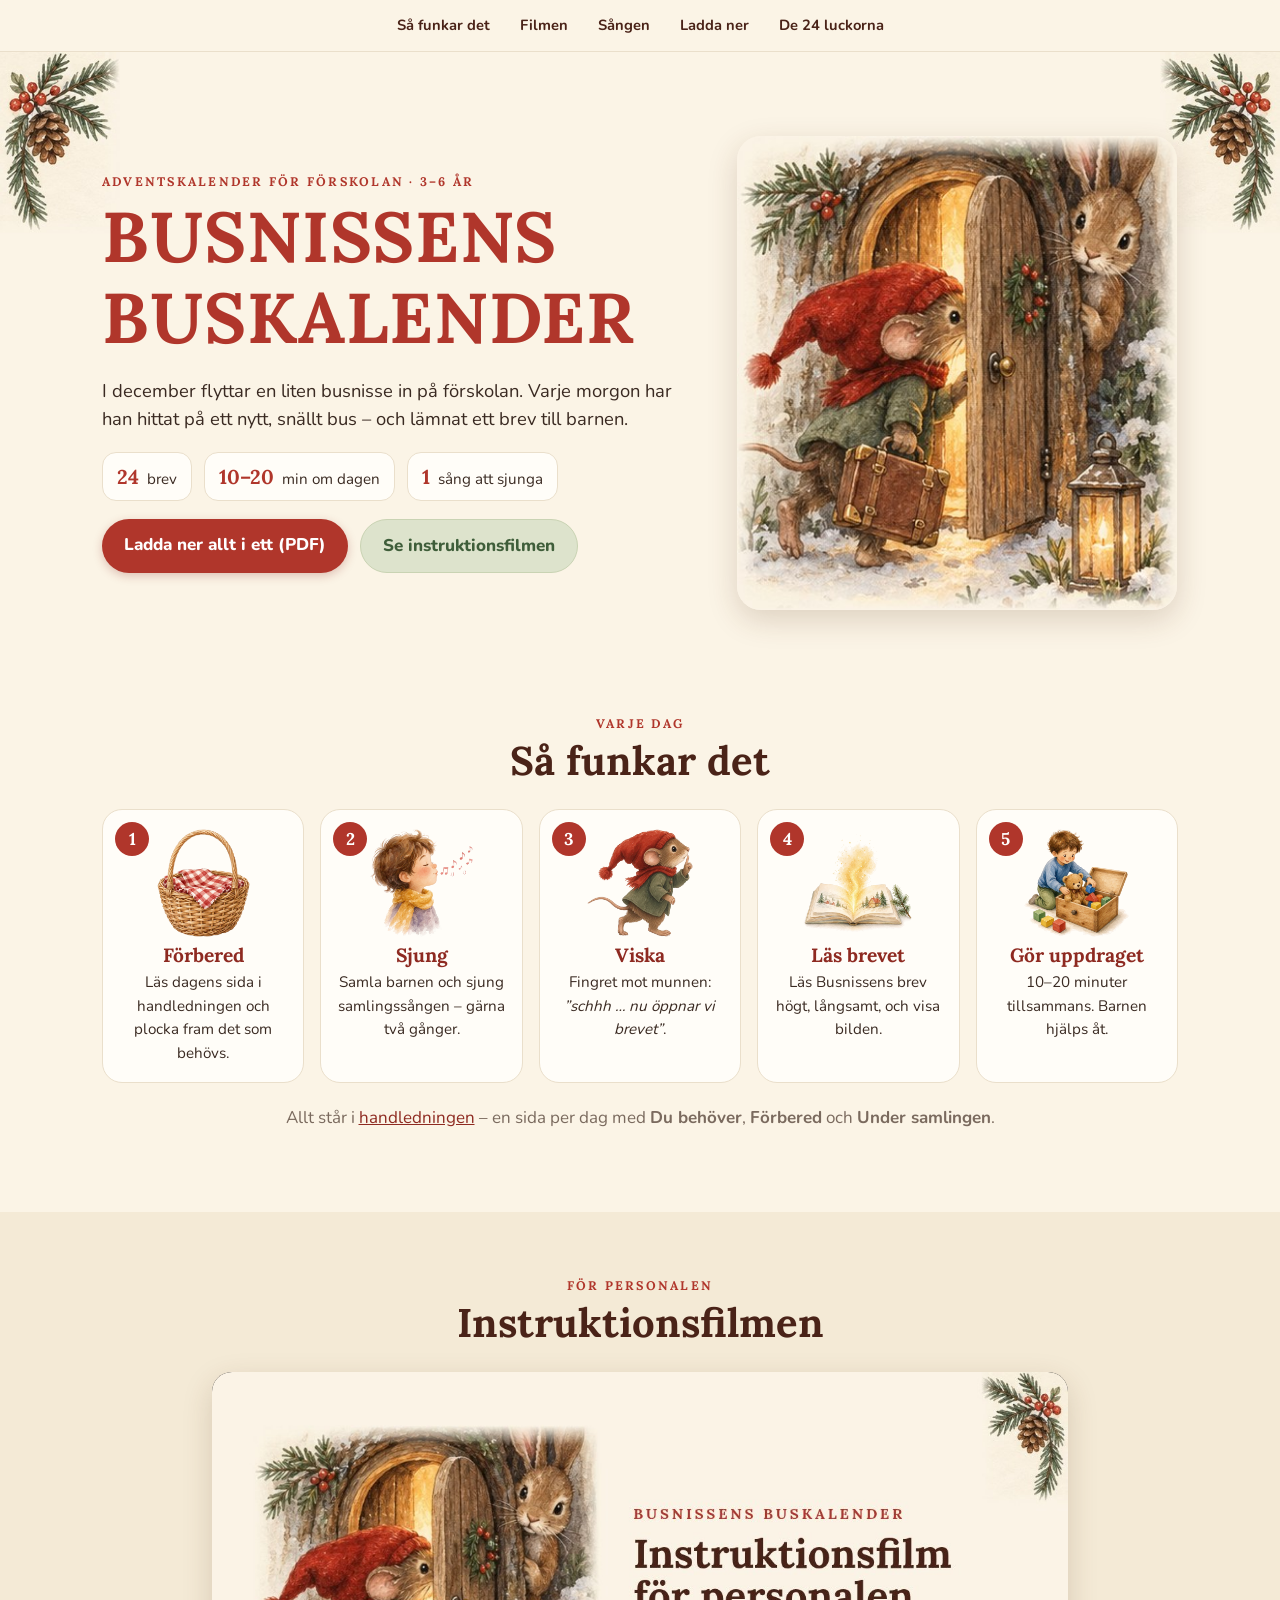
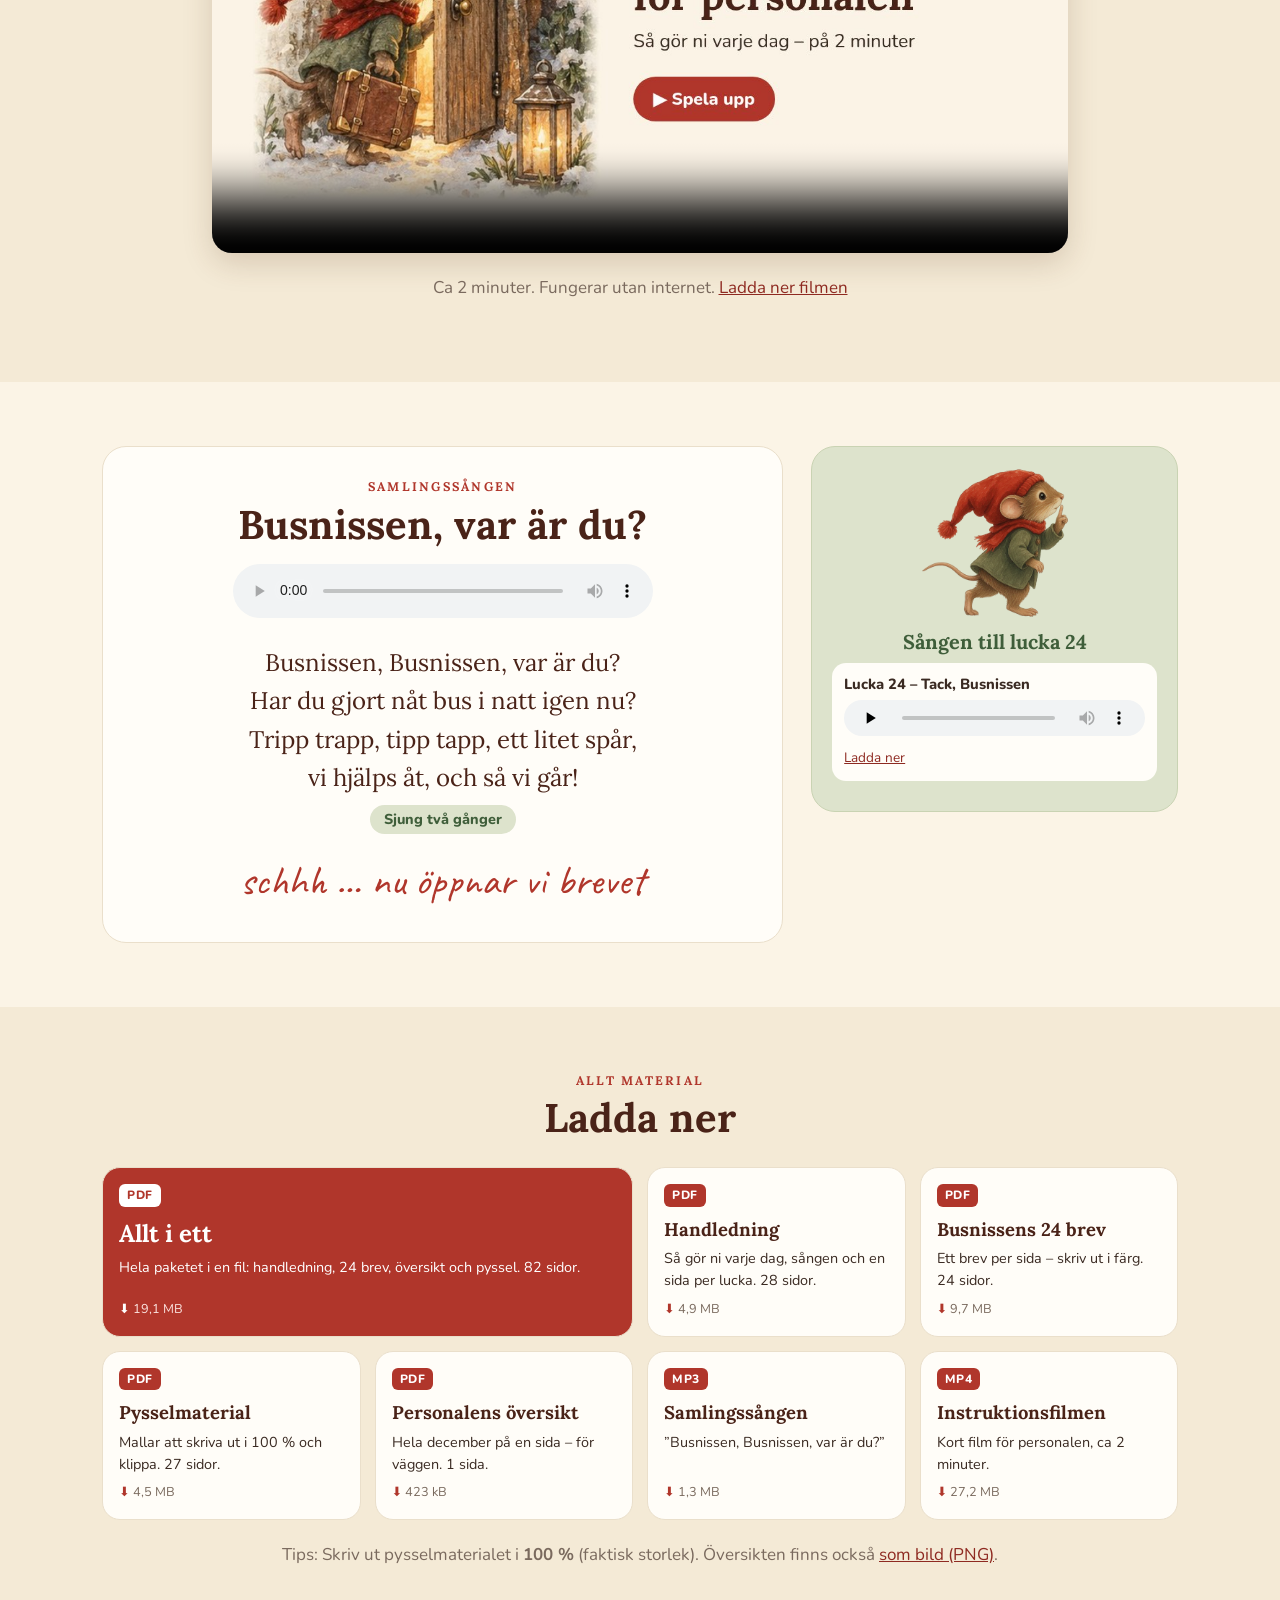
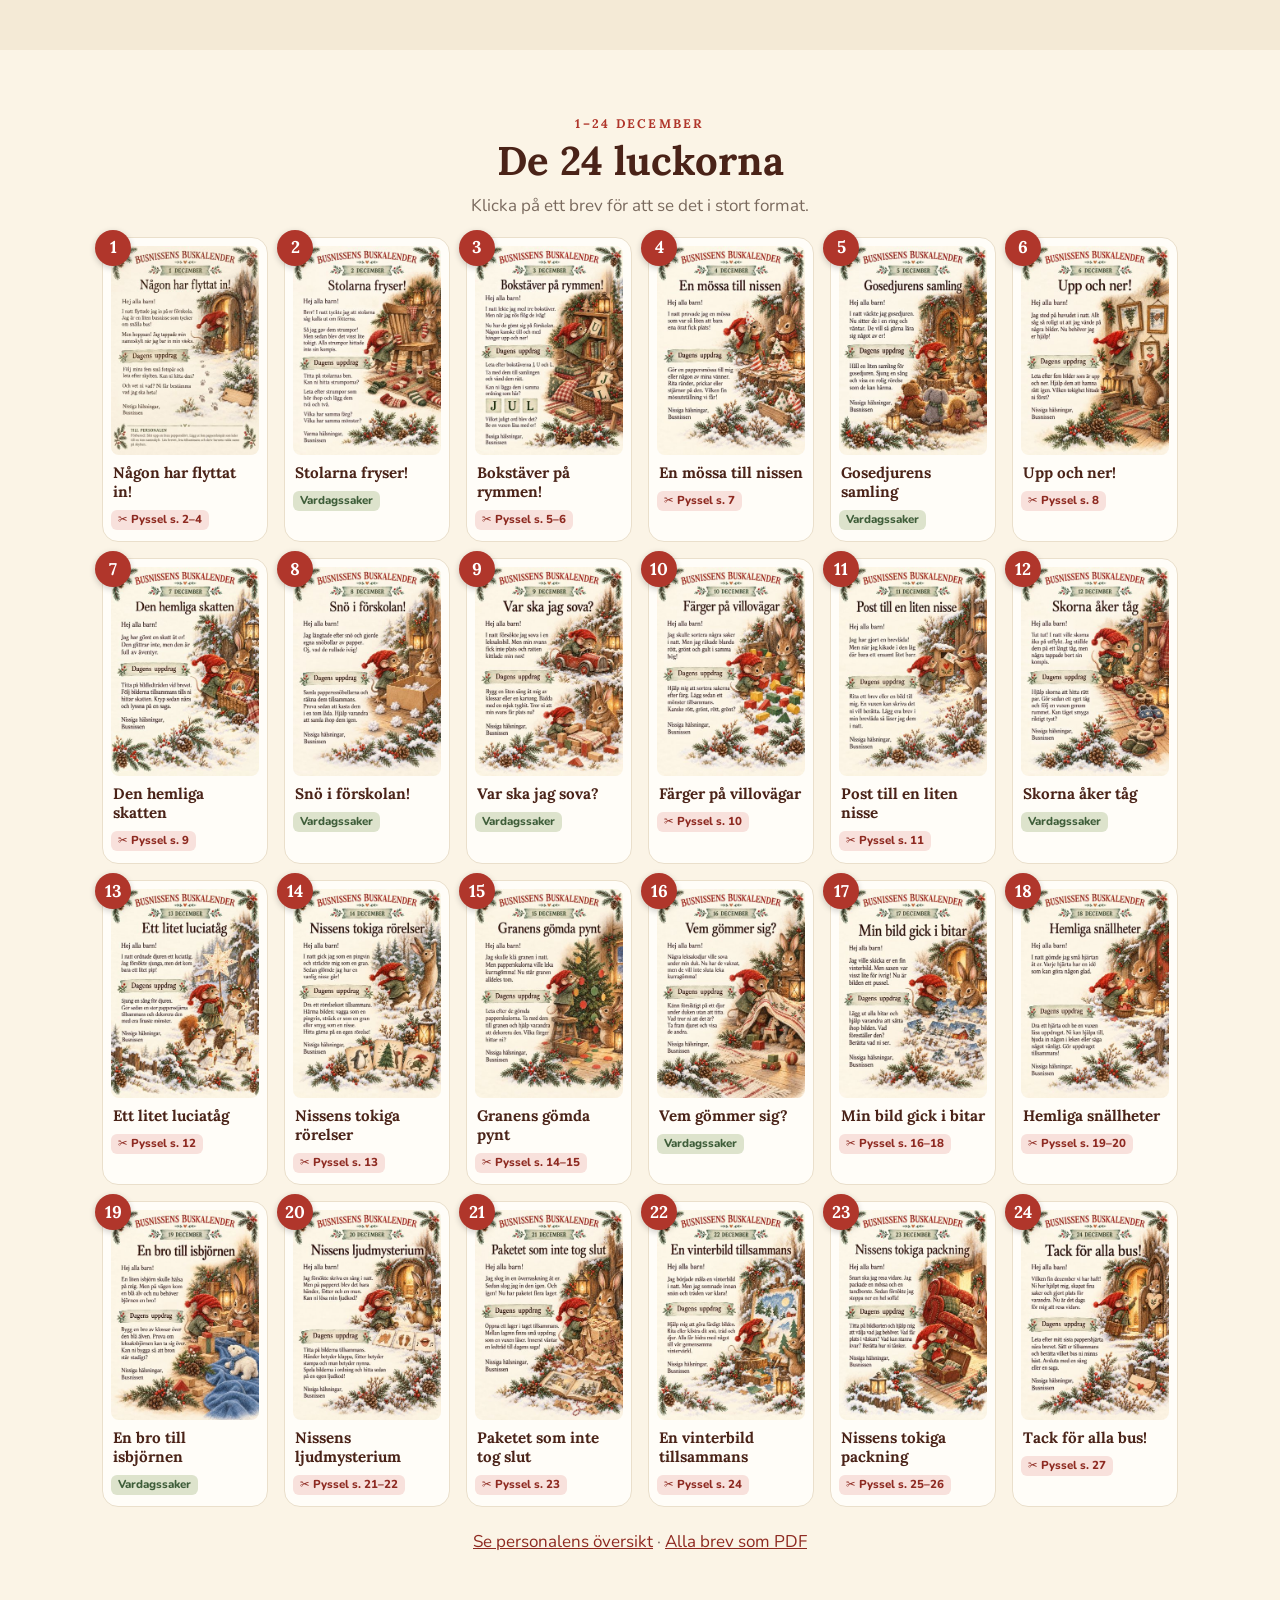
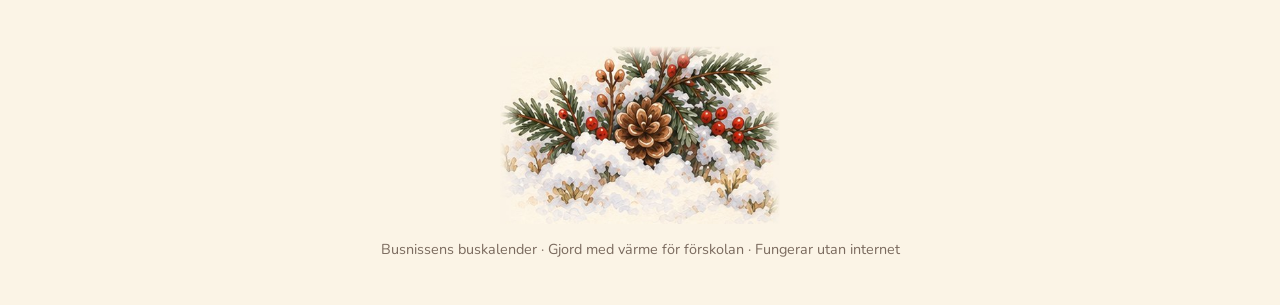
==== live.html @ fa3f1efc "Samlingssången via Suno-embed" ====
<!doctype html>
<html lang="sv">
<head>
<meta charset="utf-8">
<meta name="viewport" content="width=device-width, initial-scale=1">
<title>Busnissens buskalender – adventskalender för förskolan</title>
<meta name="description" content="24 små brev från Busnissen, en samlingssång och enkla uppdrag för barn 3–6 år. Handledning, pysselmaterial och film – allt på ett ställe.">
<link rel="icon" href="data:image/svg+xml,%3Csvg xmlns=%22http://www.w3.org/2000/svg%22 viewBox=%220 0 100 100%22%3E%3Ctext y=%22.9em%22 font-size=%2290%22%3E%F0%9F%8E%85%3C/text%3E%3C/svg%3E">
<link rel="stylesheet" href="assets/style.css">
</head>
<body>
<a class="skip" href="#luckor">Hoppa till luckorna</a>
<header class="top"><nav><a href="#hur" >Så funkar det</a><a href="#film">Filmen</a><a href="#sangen">Sången</a><a href="#ladda-ner">Ladda ner</a><a href="#luckor">De 24 luckorna</a></nav></header>

<section class="hero">
 <img class="c l" src="assets/img/corner_tl.jpg" alt=""><img class="c r" src="assets/img/corner_tr.jpg" alt="">
 <div class="wrap hero-in">
  <div class="htxt">
   <p class="kicker">Adventskalender för förskolan <span style="white-space:nowrap">· 3–6 år</span></p>
   <h1>Busnissens <span>buskalender</span></h1>
   <p class="lead">I december flyttar en liten busnisse in på förskolan. Varje morgon har han hittat på ett nytt, snällt bus – och lämnat ett brev till barnen.</p>
   <ul class="facts"><li><b>24</b> brev</li><li><b>10–20</b> min om dagen</li><li><b>1</b> sång att sjunga</li></ul>
   <div class="cta"><a class="btn" href="filer/allt-i-ett.pdf" download>Ladda ner allt i ett (PDF)</a><a class="btn ghost" href="#film">Se instruktionsfilmen</a></div>
  </div>
  <div class="himg"><img src="assets/img/door_scene.jpg" alt="Busnissen öppnar en liten dörr med sin resväska" width="455" height="490"></div>
 </div>
</section>

<main>
<section id="hur" class="sec">
 <div class="wrap">
  <p class="kicker">Varje dag</p><h2>Så funkar det</h2>
  <ol class="steps"><li class="step"><span class="n">1</span><img src="assets/ill/korg.webp" alt="" loading="lazy" width="140" height="140"><h3>Förbered</h3><p>Läs dagens sida i handledningen och plocka fram det som behövs.</p></li><li class="step"><span class="n">2</span><img src="assets/ill/nynna.webp" alt="" loading="lazy" width="140" height="140"><h3>Sjung</h3><p>Samla barnen och sjung samlingssången – gärna två gånger.</p></li><li class="step"><span class="n">3</span><img src="assets/ill/smyg.webp" alt="" loading="lazy" width="140" height="140"><h3>Viska</h3><p>Fingret mot munnen: <i>”schhh … nu öppnar vi brevet”</i>.</p></li><li class="step"><span class="n">4</span><img src="assets/ill/sagobok.webp" alt="" loading="lazy" width="140" height="140"><h3>Läs brevet</h3><p>Läs Busnissens brev högt, långsamt, och visa bilden.</p></li><li class="step"><span class="n">5</span><img src="assets/ill/hjalp.webp" alt="" loading="lazy" width="140" height="140"><h3>Gör uppdraget</h3><p>10–20 minuter tillsammans. Barnen hjälps åt.</p></li></ol>
  <p class="note">Allt står i <a href="filer/handledning.pdf">handledningen</a> – en sida per dag med <b>Du behöver</b>, <b>Förbered</b> och <b>Under samlingen</b>.</p>
 </div>
</section>

<section id="film" class="sec alt">
 <div class="wrap narrow">
  <p class="kicker">För personalen</p><h2>Instruktionsfilmen</h2>
  <div class="video"><video controls preload="metadata" poster="assets/img/poster.jpg" playsinline><source src="filer/instruktionsfilm.mp4" type="video/mp4">Din webbläsare kan inte spela filmen. <a href="filer/instruktionsfilm.mp4">Öppna filmen här</a>.</video></div>
  <p class="note">Ca 2 minuter. Fungerar utan internet. <a href="filer/instruktionsfilm.mp4" download>Ladda ner filmen</a></p>
 </div>
</section>

<section id="sangen" class="sec">
 <div class="wrap song">
  <div class="lyrics">
   <p class="kicker">Samlingssången</p><h2>Busnissen, var är du?</h2>
   <audio controls preload="metadata" src="filer/samlingssang.mp3"></audio>
   <p class="ly">Busnissen, Busnissen, var är du?<br>Har du gjort nåt bus i natt igen nu?<br>Tripp trapp, tipp tapp, ett litet spår,<br>vi hjälps åt, och så vi går!</p>
   <p class="x2">Sjung två gånger</p>
   <p class="whisper">schhh … nu öppnar vi brevet</p>
  </div>
  <div class="bonus"><img src="assets/ill/smyg.webp" alt="" width="220" height="220" loading="lazy">
   <h3>Sången till lucka 24</h3><ul class="tracks"><li><span>Lucka 24 – Tack, Busnissen</span><audio controls preload="none" src="filer/bonus-lucka-24-tack-busnissen.mp3"></audio><a class="mini" href="filer/bonus-lucka-24-tack-busnissen.mp3" download>Ladda ner</a></li></ul></div>
 </div>
</section>

<section id="ladda-ner" class="sec alt">
 <div class="wrap">
  <p class="kicker">Allt material</p><h2>Ladda ner</h2>
  <ul class="dls"><li class="dl big"><a href="filer/allt-i-ett.pdf" download><span class="ft">PDF</span><span class="dtt">Allt i ett</span><span class="dd">Hela paketet i en fil: handledning, 24 brev, översikt och pyssel. 82 sidor.</span><span class="sz">19,1 MB</span></a></li><li class="dl "><a href="filer/handledning.pdf" download><span class="ft">PDF</span><span class="dtt">Handledning</span><span class="dd">Så gör ni varje dag, sången och en sida per lucka. 28 sidor.</span><span class="sz">4,9 MB</span></a></li><li class="dl "><a href="filer/brev.pdf" download><span class="ft">PDF</span><span class="dtt">Busnissens 24 brev</span><span class="dd">Ett brev per sida – skriv ut i färg. 24 sidor.</span><span class="sz">9,7 MB</span></a></li><li class="dl "><a href="filer/pysselmaterial.pdf" download><span class="ft">PDF</span><span class="dtt">Pysselmaterial</span><span class="dd">Mallar att skriva ut i 100 % och klippa. 27 sidor.</span><span class="sz">4,5 MB</span></a></li><li class="dl "><a href="filer/personalens-oversikt.pdf" download><span class="ft">PDF</span><span class="dtt">Personalens översikt</span><span class="dd">Hela december på en sida – för väggen. 1 sida.</span><span class="sz">423 kB</span></a></li><li class="dl "><a href="filer/samlingssang.mp3" download><span class="ft">MP3</span><span class="dtt">Samlingssången</span><span class="dd">”Busnissen, Busnissen, var är du?”</span><span class="sz">1,3 MB</span></a></li><li class="dl "><a href="filer/instruktionsfilm.mp4" download><span class="ft">MP4</span><span class="dtt">Instruktionsfilmen</span><span class="dd">Kort film för personalen, ca 2 minuter.</span><span class="sz">27,2 MB</span></a></li></ul>
  <p class="note">Tips: Skriv ut pysselmaterialet i <b>100 %</b> (faktisk storlek). Översikten finns också <a href="filer/personalens-oversikt.png" download>som bild (PNG)</a>.</p>
 </div>
</section>

<section id="luckor" class="sec">
 <div class="wrap">
  <p class="kicker">1–24 december</p><h2>De 24 luckorna</h2>
  <p class="sub">Klicka på ett brev för att se det i stort format.</p>
  <ol class="days"><li><a class="day" href="brev/dag01.jpg" data-i="0" target="_blank" rel="noopener"><span class="dn">1</span><img src="assets/thumb/dag01.jpg" alt="Brev 1 december: Någon har flyttat in!" loading="lazy" width="360" height="509"><span class="dt">Någon har flyttat in!</span><span class="tag">✂ Pyssel s. 2–4</span></a></li><li><a class="day" href="brev/dag02.jpg" data-i="1" target="_blank" rel="noopener"><span class="dn">2</span><img src="assets/thumb/dag02.jpg" alt="Brev 2 december: Stolarna fryser!" loading="lazy" width="360" height="509"><span class="dt">Stolarna fryser!</span><span class="tag g">Vardagssaker</span></a></li><li><a class="day" href="brev/dag03.jpg" data-i="2" target="_blank" rel="noopener"><span class="dn">3</span><img src="assets/thumb/dag03.jpg" alt="Brev 3 december: Bokstäver på rymmen!" loading="lazy" width="360" height="509"><span class="dt">Bokstäver på rymmen!</span><span class="tag">✂ Pyssel s. 5–6</span></a></li><li><a class="day" href="brev/dag04.jpg" data-i="3" target="_blank" rel="noopener"><span class="dn">4</span><img src="assets/thumb/dag04.jpg" alt="Brev 4 december: En mössa till nissen" loading="lazy" width="360" height="509"><span class="dt">En mössa till nissen</span><span class="tag">✂ Pyssel s. 7</span></a></li><li><a class="day" href="brev/dag05.jpg" data-i="4" target="_blank" rel="noopener"><span class="dn">5</span><img src="assets/thumb/dag05.jpg" alt="Brev 5 december: Gosedjurens samling" loading="lazy" width="360" height="509"><span class="dt">Gosedjurens samling</span><span class="tag g">Vardagssaker</span></a></li><li><a class="day" href="brev/dag06.jpg" data-i="5" target="_blank" rel="noopener"><span class="dn">6</span><img src="assets/thumb/dag06.jpg" alt="Brev 6 december: Upp och ner!" loading="lazy" width="360" height="509"><span class="dt">Upp och ner!</span><span class="tag">✂ Pyssel s. 8</span></a></li><li><a class="day" href="brev/dag07.jpg" data-i="6" target="_blank" rel="noopener"><span class="dn">7</span><img src="assets/thumb/dag07.jpg" alt="Brev 7 december: Den hemliga skatten" loading="lazy" width="360" height="509"><span class="dt">Den hemliga skatten</span><span class="tag">✂ Pyssel s. 9</span></a></li><li><a class="day" href="brev/dag08.jpg" data-i="7" target="_blank" rel="noopener"><span class="dn">8</span><img src="assets/thumb/dag08.jpg" alt="Brev 8 december: Snö i förskolan!" loading="lazy" width="360" height="509"><span class="dt">Snö i förskolan!</span><span class="tag g">Vardagssaker</span></a></li><li><a class="day" href="brev/dag09.jpg" data-i="8" target="_blank" rel="noopener"><span class="dn">9</span><img src="assets/thumb/dag09.jpg" alt="Brev 9 december: Var ska jag sova?" loading="lazy" width="360" height="509"><span class="dt">Var ska jag sova?</span><span class="tag g">Vardagssaker</span></a></li><li><a class="day" href="brev/dag10.jpg" data-i="9" target="_blank" rel="noopener"><span class="dn">10</span><img src="assets/thumb/dag10.jpg" alt="Brev 10 december: Färger på villovägar" loading="lazy" width="360" height="509"><span class="dt">Färger på villovägar</span><span class="tag">✂ Pyssel s. 10</span></a></li><li><a class="day" href="brev/dag11.jpg" data-i="10" target="_blank" rel="noopener"><span class="dn">11</span><img src="assets/thumb/dag11.jpg" alt="Brev 11 december: Post till en liten nisse" loading="lazy" width="360" height="509"><span class="dt">Post till en liten nisse</span><span class="tag">✂ Pyssel s. 11</span></a></li><li><a class="day" href="brev/dag12.jpg" data-i="11" target="_blank" rel="noopener"><span class="dn">12</span><img src="assets/thumb/dag12.jpg" alt="Brev 12 december: Skorna åker tåg" loading="lazy" width="360" height="509"><span class="dt">Skorna åker tåg</span><span class="tag g">Vardagssaker</span></a></li><li><a class="day" href="brev/dag13.jpg" data-i="12" target="_blank" rel="noopener"><span class="dn">13</span><img src="assets/thumb/dag13.jpg" alt="Brev 13 december: Ett litet luciatåg" loading="lazy" width="360" height="509"><span class="dt">Ett litet luciatåg</span><span class="tag">✂ Pyssel s. 12</span></a></li><li><a class="day" href="brev/dag14.jpg" data-i="13" target="_blank" rel="noopener"><span class="dn">14</span><img src="assets/thumb/dag14.jpg" alt="Brev 14 december: Nissens tokiga rörelser" loading="lazy" width="360" height="509"><span class="dt">Nissens tokiga rörelser</span><span class="tag">✂ Pyssel s. 13</span></a></li><li><a class="day" href="brev/dag15.jpg" data-i="14" target="_blank" rel="noopener"><span class="dn">15</span><img src="assets/thumb/dag15.jpg" alt="Brev 15 december: Granens gömda pynt" loading="lazy" width="360" height="509"><span class="dt">Granens gömda pynt</span><span class="tag">✂ Pyssel s. 14–15</span></a></li><li><a class="day" href="brev/dag16.jpg" data-i="15" target="_blank" rel="noopener"><span class="dn">16</span><img src="assets/thumb/dag16.jpg" alt="Brev 16 december: Vem gömmer sig?" loading="lazy" width="360" height="509"><span class="dt">Vem gömmer sig?</span><span class="tag g">Vardagssaker</span></a></li><li><a class="day" href="brev/dag17.jpg" data-i="16" target="_blank" rel="noopener"><span class="dn">17</span><img src="assets/thumb/dag17.jpg" alt="Brev 17 december: Min bild gick i bitar" loading="lazy" width="360" height="509"><span class="dt">Min bild gick i bitar</span><span class="tag">✂ Pyssel s. 16–18</span></a></li><li><a class="day" href="brev/dag18.jpg" data-i="17" target="_blank" rel="noopener"><span class="dn">18</span><img src="assets/thumb/dag18.jpg" alt="Brev 18 december: Hemliga snällheter" loading="lazy" width="360" height="509"><span class="dt">Hemliga snällheter</span><span class="tag">✂ Pyssel s. 19–20</span></a></li><li><a class="day" href="brev/dag19.jpg" data-i="18" target="_blank" rel="noopener"><span class="dn">19</span><img src="assets/thumb/dag19.jpg" alt="Brev 19 december: En bro till isbjörnen" loading="lazy" width="360" height="509"><span class="dt">En bro till isbjörnen</span><span class="tag g">Vardagssaker</span></a></li><li><a class="day" href="brev/dag20.jpg" data-i="19" target="_blank" rel="noopener"><span class="dn">20</span><img src="assets/thumb/dag20.jpg" alt="Brev 20 december: Nissens ljudmysterium" loading="lazy" width="360" height="509"><span class="dt">Nissens ljudmysterium</span><span class="tag">✂ Pyssel s. 21–22</span></a></li><li><a class="day" href="brev/dag21.jpg" data-i="20" target="_blank" rel="noopener"><span class="dn">21</span><img src="assets/thumb/dag21.jpg" alt="Brev 21 december: Paketet som inte tog slut" loading="lazy" width="360" height="509"><span class="dt">Paketet som inte tog slut</span><span class="tag">✂ Pyssel s. 23</span></a></li><li><a class="day" href="brev/dag22.jpg" data-i="21" target="_blank" rel="noopener"><span class="dn">22</span><img src="assets/thumb/dag22.jpg" alt="Brev 22 december: En vinterbild tillsammans" loading="lazy" width="360" height="509"><span class="dt">En vinterbild tillsammans</span><span class="tag">✂ Pyssel s. 24</span></a></li><li><a class="day" href="brev/dag23.jpg" data-i="22" target="_blank" rel="noopener"><span class="dn">23</span><img src="assets/thumb/dag23.jpg" alt="Brev 23 december: Nissens tokiga packning" loading="lazy" width="360" height="509"><span class="dt">Nissens tokiga packning</span><span class="tag">✂ Pyssel s. 25–26</span></a></li><li><a class="day" href="brev/dag24.jpg" data-i="23" target="_blank" rel="noopener"><span class="dn">24</span><img src="assets/thumb/dag24.jpg" alt="Brev 24 december: Tack för alla bus!" loading="lazy" width="360" height="509"><span class="dt">Tack för alla bus!</span><span class="tag">✂ Pyssel s. 27</span></a></li></ol>
  <p class="note"><a href="brev/personalens-oversikt.jpg" target="_blank" rel="noopener">Se personalens översikt</a> · <a href="filer/brev.pdf" download>Alla brev som PDF</a></p>
 </div>
</section>
</main>

<footer class="foot"><img src="assets/img/garland.jpg" alt=""><p>Busnissens buskalender · Gjord med värme för förskolan · Fungerar utan internet</p></footer>

<dialog id="lb" aria-label="Brev">
 <button class="x" type="button" aria-label="Stäng">×</button>
 <figure><img id="lbimg" alt=""><figcaption id="lbcap"></figcaption></figure>
 <div class="lbnav"><button type="button" class="prev" aria-label="Föregående brev">‹ Föregående</button><a id="lbopen" href="#" target="_blank" rel="noopener">Öppna i full storlek</a><button type="button" class="next" aria-label="Nästa brev">Nästa ›</button></div>
</dialog>
<script>
(function(){
 var T=["Någon har flyttat in!", "Stolarna fryser!", "Bokstäver på rymmen!", "En mössa till nissen", "Gosedjurens samling", "Upp och ner!", "Den hemliga skatten", "Snö i förskolan!", "Var ska jag sova?", "Färger på villovägar", "Post till en liten nisse", "Skorna åker tåg", "Ett litet luciatåg", "Nissens tokiga rörelser", "Granens gömda pynt", "Vem gömmer sig?", "Min bild gick i bitar", "Hemliga snällheter", "En bro till isbjörnen", "Nissens ljudmysterium", "Paketet som inte tog slut", "En vinterbild tillsammans", "Nissens tokiga packning", "Tack för alla bus!"]; var dlg=document.getElementById('lb'); if(!dlg||!dlg.showModal) return;
 var img=document.getElementById('lbimg'),cap=document.getElementById('lbcap'),op=document.getElementById('lbopen'),cur=0;
 function pad(n){return (n<10?'0':'')+n}
 function show(i){cur=(i+24)%24; var src='brev/dag'+pad(cur+1)+'.jpg'; img.src=src; img.alt='Brev '+(cur+1)+' december: '+T[cur]; cap.textContent='Lucka '+(cur+1)+' · '+T[cur]; op.href=src;}
 document.querySelectorAll('a.day').forEach(function(a){a.addEventListener('click',function(e){e.preventDefault();show(+a.dataset.i);dlg.showModal();})});
 dlg.querySelector('.x').onclick=function(){dlg.close()};
 dlg.querySelector('.prev').onclick=function(){show(cur-1)};
 dlg.querySelector('.next').onclick=function(){show(cur+1)};
 dlg.addEventListener('click',function(e){if(e.target===dlg)dlg.close()});
 document.addEventListener('keydown',function(e){if(!dlg.open)return; if(e.key==='ArrowRight')show(cur+1); if(e.key==='ArrowLeft')show(cur-1);});
})();
</script>
</body>
</html>
---- assets/style.css ----
@font-face{font-family:"Lora";src:url(fonts/Lora.ttf) format("truetype");font-weight:400 700;font-display:swap}
@font-face{font-family:"Lora";src:url(fonts/Lora-Italic.ttf) format("truetype");font-weight:400 700;font-style:italic;font-display:swap}
@font-face{font-family:"Nunito";src:url(fonts/Nunito.ttf) format("truetype");font-weight:200 1000;font-display:swap}
@font-face{font-family:"Caveat";src:url(fonts/Caveat.ttf) format("truetype");font-weight:400 700;font-display:swap}
:root{--bg:#FBF4E6;--bg2:#F4EAD6;--red:#B0362B;--red2:#8E2A21;--brown:#4A2318;--green:#3F5E3A;--sage:#DDE3CC;--sage2:#C9D3B3;--card:#FFFDF8;--ink:#3A2A22;--muted:#7A6A5E}
*{box-sizing:border-box}
html{scroll-behavior:smooth}
body{margin:0;background:var(--bg);color:var(--ink);font-family:"Nunito",system-ui,sans-serif;font-size:17px;line-height:1.55}
img{max-width:100%}
a{color:var(--red2)}
.skip{position:absolute;left:-999px}.skip:focus{left:8px;top:8px;background:#fff;padding:6px 10px;z-index:10}
.wrap{max-width:1120px;margin:0 auto;padding:0 22px}.narrow{max-width:900px}
.kicker{font-family:"Lora",serif;font-weight:700;letter-spacing:.18em;text-transform:uppercase;color:var(--red);font-size:.78rem;margin:0 0 .3rem;text-align:center}
h1,h2,h3{font-family:"Lora",serif;color:var(--brown);line-height:1.15}
h2{font-size:clamp(1.8rem,4vw,2.5rem);text-align:center;margin:.1rem 0 1.6rem}
.top{position:sticky;top:0;z-index:5;background:rgba(251,244,230,.93);backdrop-filter:blur(6px);border-bottom:1px solid #EADFCB}
.top nav{max-width:1120px;margin:0 auto;display:flex;gap:4px 18px;justify-content:center;flex-wrap:wrap;padding:10px 16px}
.top a{text-decoration:none;color:var(--brown);font-weight:700;font-size:.92rem;padding:4px 6px;border-radius:8px}
.top a:hover{background:var(--sage)}
.hero{position:relative;overflow:hidden;padding:84px 0 40px}
.hero .c{position:absolute;top:0;width:120px}.hero .c.l{left:0}.hero .c.r{right:0}
.hero-in{display:grid;grid-template-columns:1.15fr .85fr;gap:36px;align-items:center;position:relative}
.htxt .kicker{text-align:left}
.hero h1{font-size:clamp(2.6rem,6.5vw,4.4rem);color:var(--red);text-transform:uppercase;margin:.2rem 0 .8rem;letter-spacing:.01em}
.hero h1 span{display:block}
.lead{font-size:1.15rem;max-width:34em}
.facts{display:flex;gap:12px;flex-wrap:wrap;list-style:none;padding:0;margin:18px 0}
.facts li{background:var(--card);border:1px solid #EADFCB;border-radius:14px;padding:8px 14px;font-size:.95rem}
.facts b{font-family:"Lora";color:var(--red);font-size:1.25rem;margin-right:4px}
.cta{display:flex;gap:12px;flex-wrap:wrap;margin-top:8px}
.btn{display:inline-block;background:var(--red);color:#fff;text-decoration:none;font-weight:800;padding:13px 22px;border-radius:999px;box-shadow:0 3px 10px rgba(140,40,30,.25)}
.btn:hover{background:var(--red2)}
.btn.ghost{background:var(--sage);color:var(--green);box-shadow:none;border:1px solid var(--sage2)}
.himg img{border-radius:24px;box-shadow:0 10px 30px rgba(90,50,20,.18);display:block;margin:0 auto;width:100%;max-width:440px;height:auto}
.sec{padding:64px 0}
.sec.alt{background:var(--bg2)}
.steps{list-style:none;padding:0;margin:0;display:grid;grid-template-columns:repeat(5,1fr);gap:16px}
.step{background:var(--card);border:1px solid #EADFCB;border-radius:20px;padding:18px 14px 16px;text-align:center;position:relative}
.step .n{position:absolute;top:12px;left:12px;width:34px;height:34px;border-radius:50%;background:var(--red);color:#fff;font-family:"Lora";font-weight:700;display:flex;align-items:center;justify-content:center}
.step img{width:110px;height:110px;object-fit:contain;display:block;margin:0 auto 6px}
.step h3{margin:.2rem 0 .3rem;font-size:1.2rem;color:var(--red2)}
.step p{margin:0;font-size:.95rem}
.note{text-align:center;color:var(--muted);margin-top:22px}
.sub{text-align:center;margin-top:-1rem;color:var(--muted)}
.video{border-radius:20px;overflow:hidden;box-shadow:0 10px 30px rgba(90,50,20,.18);background:#000;aspect-ratio:16/9}
.video video{width:100%;height:100%;display:block}
.song{display:grid;grid-template-columns:1.3fr .7fr;gap:28px;align-items:start}
.lyrics{background:var(--card);border:1px solid #EADFCB;border-radius:24px;padding:30px 26px;text-align:center}
.lyrics h2{margin-bottom:1rem}
.lyrics audio{width:100%;max-width:420px}
.ly{font-family:"Lora",serif;font-size:clamp(1.15rem,2.6vw,1.5rem);line-height:1.6;color:var(--brown);margin:18px 0 8px}
.x2{display:inline-block;background:var(--sage);color:var(--green);font-weight:800;border-radius:999px;padding:3px 14px;font-size:.9rem;margin:0}
.whisper{font-family:"Caveat",cursive;font-size:clamp(1.9rem,4.5vw,2.6rem);color:var(--red);margin:14px 0 0}
.bonus{background:var(--sage);border:1px solid var(--sage2);border-radius:24px;padding:20px;text-align:center}
.bonus img{width:150px;height:auto}
.bonus h3{margin:.2rem 0 .6rem;color:var(--green)}
.tracks{list-style:none;padding:0;margin:0;text-align:left}
.tracks li{background:var(--card);border-radius:14px;padding:10px 12px;margin-bottom:10px}
.tracks span{display:block;font-weight:800;font-size:.92rem;margin-bottom:4px}
.tracks audio{width:100%;height:36px}
.mini{font-size:.85rem}
.dls{list-style:none;padding:0;margin:0;display:grid;grid-template-columns:repeat(4,1fr);gap:14px}
.dl a{display:flex;flex-direction:column;height:100%;background:var(--card);border:1px solid #EADFCB;border-radius:18px;padding:16px;text-decoration:none;color:var(--ink);transition:transform .15s,box-shadow .15s}
.dl a:hover{transform:translateY(-2px);box-shadow:0 8px 20px rgba(90,50,20,.12)}
.ft{align-self:flex-start;background:var(--red);color:#fff;font-weight:800;font-size:.75rem;border-radius:6px;padding:2px 8px;letter-spacing:.05em}
.dtt{font-family:"Lora";font-weight:700;color:var(--brown);font-size:1.15rem;margin:8px 0 4px}
.dd{font-size:.9rem;flex:1}
.sz{font-size:.8rem;color:var(--muted);margin-top:8px}
.sz:before{content:"⬇ ";color:var(--red)}
.dl.big{grid-column:span 2}.dl.big a{background:var(--red);color:#fff}.dl.big .ft{background:#fff;color:var(--red)}.dl.big .dtt{color:#fff;font-size:1.5rem}.dl.big .sz{color:#fbe3df}.dl.big .sz:before{color:#fff}
.days{list-style:none;padding:0;margin:0;display:grid;grid-template-columns:repeat(6,1fr);gap:16px}
.day{display:block;position:relative;text-decoration:none;color:var(--ink);background:var(--card);border:1px solid #EADFCB;border-radius:16px;padding:8px 8px 10px;transition:transform .15s,box-shadow .15s;height:100%}
.day:hover,.day:focus{transform:translateY(-3px) rotate(-.6deg);box-shadow:0 10px 22px rgba(90,50,20,.16)}
.day img{display:block;width:100%;height:auto;border-radius:8px}
.dn{position:absolute;top:-8px;left:-8px;width:36px;height:36px;border-radius:50%;background:var(--red);color:#fff;font-family:"Lora";font-weight:700;display:flex;align-items:center;justify-content:center;box-shadow:0 2px 6px rgba(0,0,0,.2);z-index:1}
.dt{display:block;font-family:"Lora";font-weight:700;color:var(--brown);font-size:.95rem;line-height:1.25;margin:8px 2px 4px}
.tag{display:inline-block;font-size:.72rem;font-weight:800;color:var(--red2);background:#F8E1DC;border-radius:6px;padding:1px 7px}
.tag.g{color:var(--green);background:var(--sage)}
.foot{text-align:center;padding:10px 0 30px;color:var(--muted);font-size:.9rem}
.foot img{width:280px;display:block;margin:0 auto}
dialog{border:none;border-radius:18px;padding:14px;max-width:min(92vw,620px);background:var(--card);box-shadow:0 20px 60px rgba(0,0,0,.4)}
dialog::backdrop{background:rgba(40,25,15,.7)}
dialog figure{margin:0}dialog img{display:block;max-height:76vh;width:auto;margin:0 auto;border-radius:8px}
dialog figcaption{text-align:center;font-family:"Lora";font-weight:700;color:var(--brown);margin-top:8px}
.x{position:absolute;top:6px;right:10px;border:none;background:var(--red);color:#fff;width:34px;height:34px;border-radius:50%;font-size:22px;line-height:1;cursor:pointer}
.lbnav{display:flex;justify-content:space-between;align-items:center;margin-top:8px;gap:8px}
.lbnav button{border:none;background:var(--sage);color:var(--green);font-weight:800;border-radius:999px;padding:8px 14px;cursor:pointer;font-family:inherit;font-size:.95rem}
@media (max-width:980px){.steps{grid-template-columns:repeat(3,1fr)}.dls{grid-template-columns:repeat(2,1fr)}.days{grid-template-columns:repeat(4,1fr)}.song{grid-template-columns:1fr}}
@media (max-width:720px){.hero-in{grid-template-columns:1fr}.himg{order:-1}.himg img{max-width:300px}.hero .c{width:90px}.htxt .kicker{text-align:center}.hero h1,.lead{text-align:center}.lead{margin:0 auto}.facts,.cta{justify-content:center}
 .steps{grid-template-columns:repeat(2,1fr)}.days{grid-template-columns:repeat(2,1fr);gap:14px}.dls{grid-template-columns:1fr}.dl.big{grid-column:auto}.sec{padding:44px 0}body{font-size:16px}.top nav{gap:2px 8px}.top a{font-size:.85rem}}
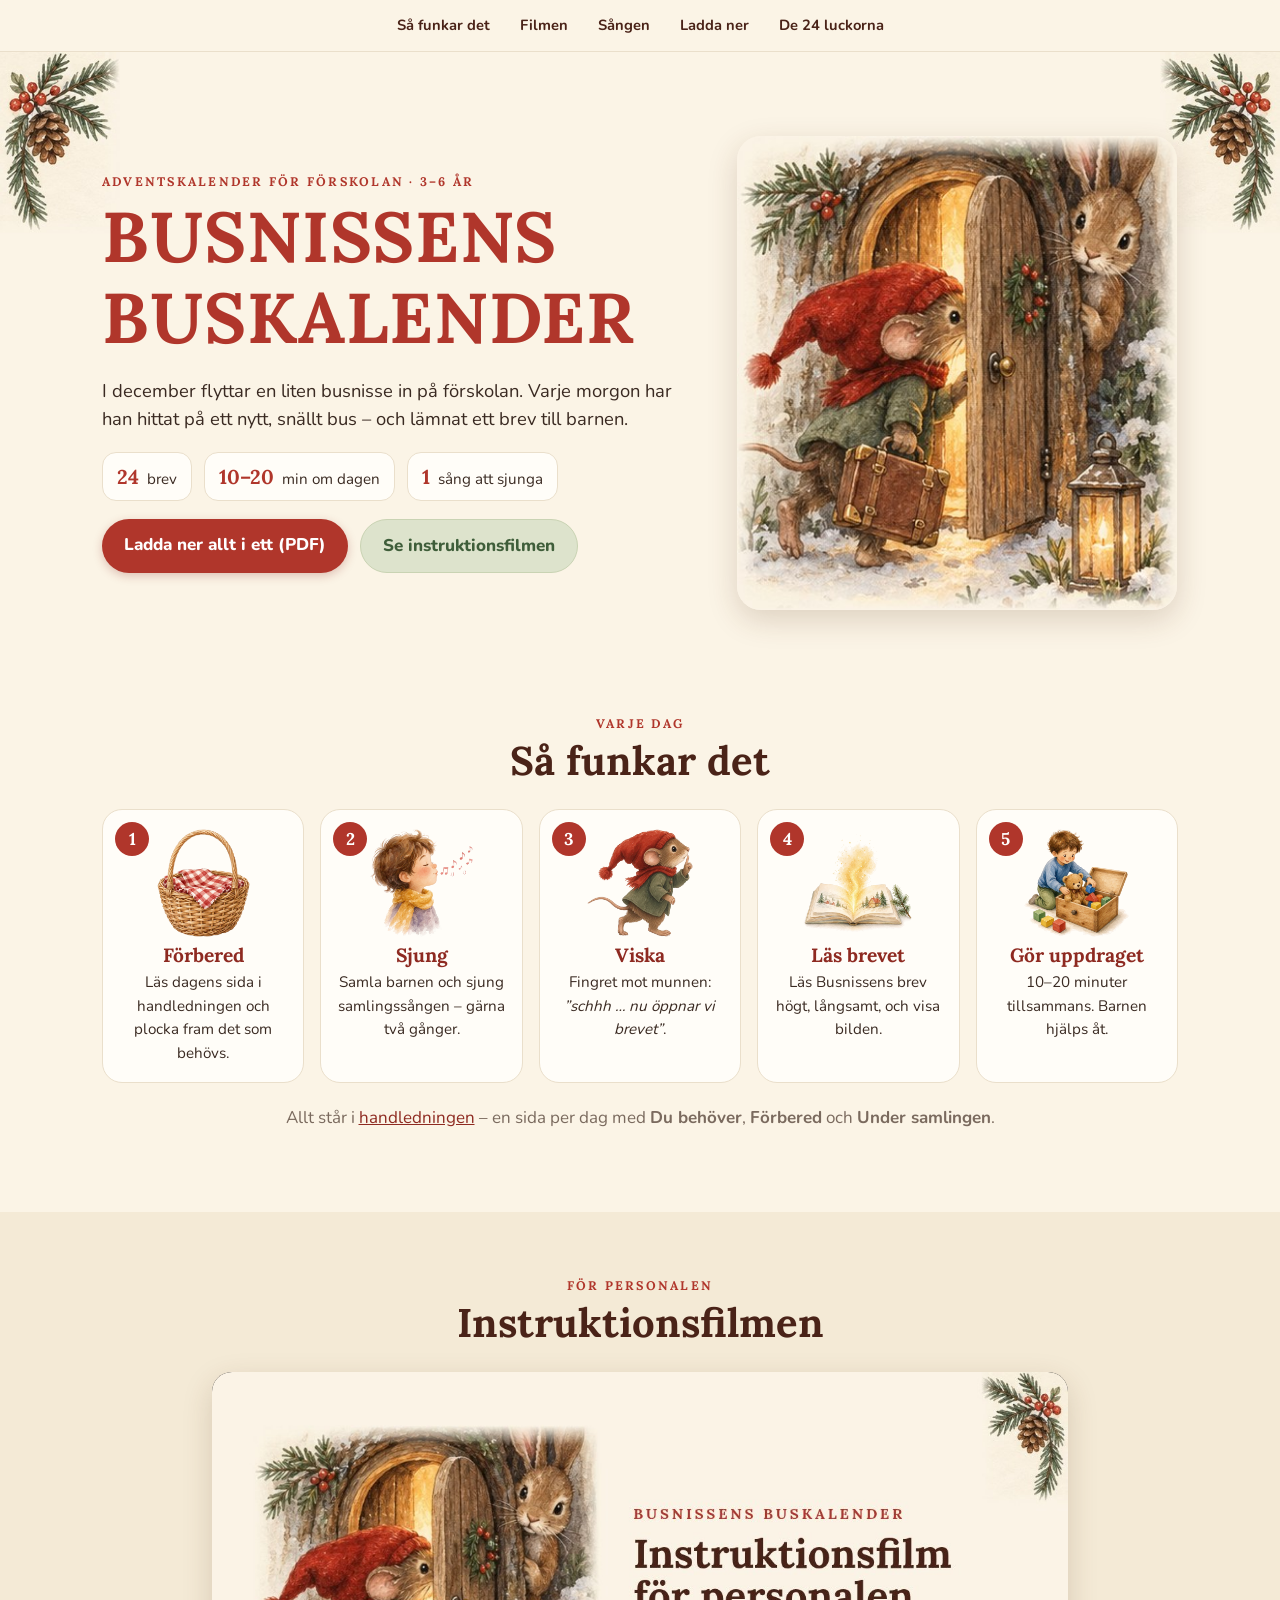
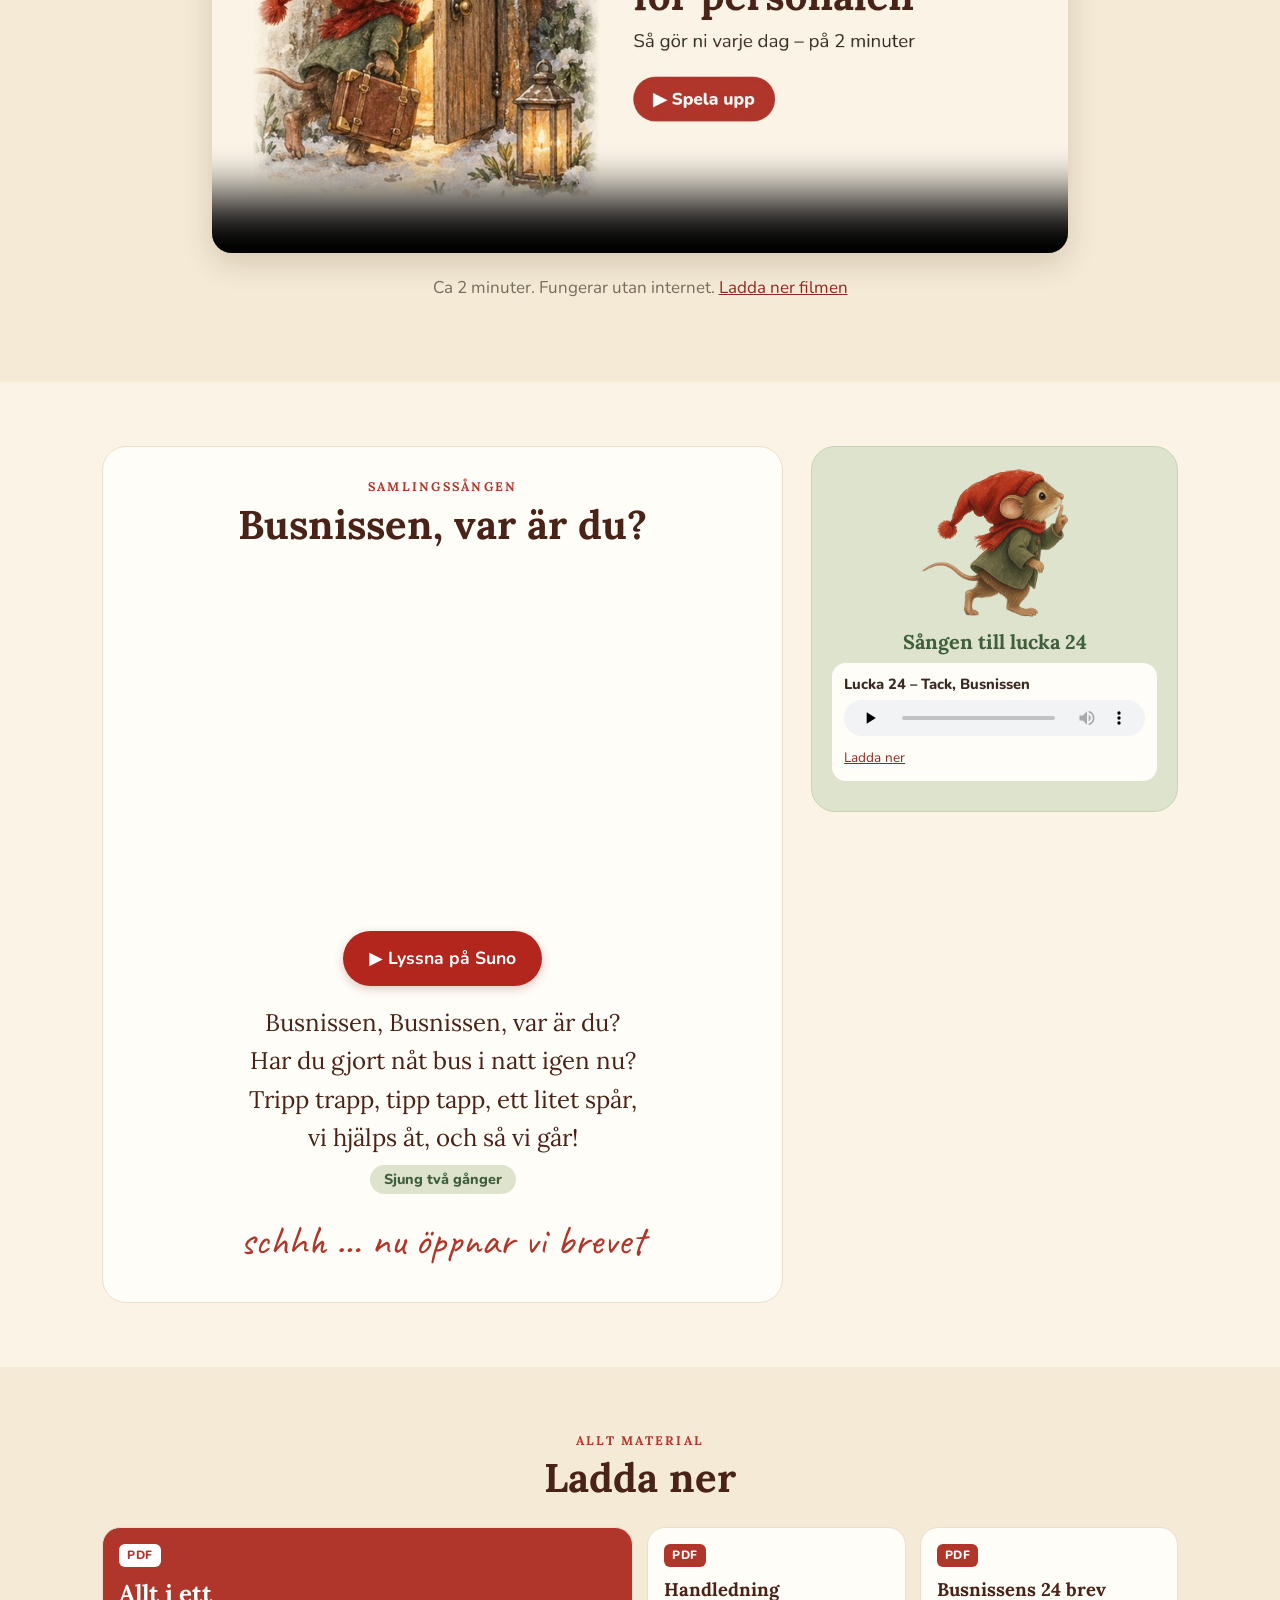
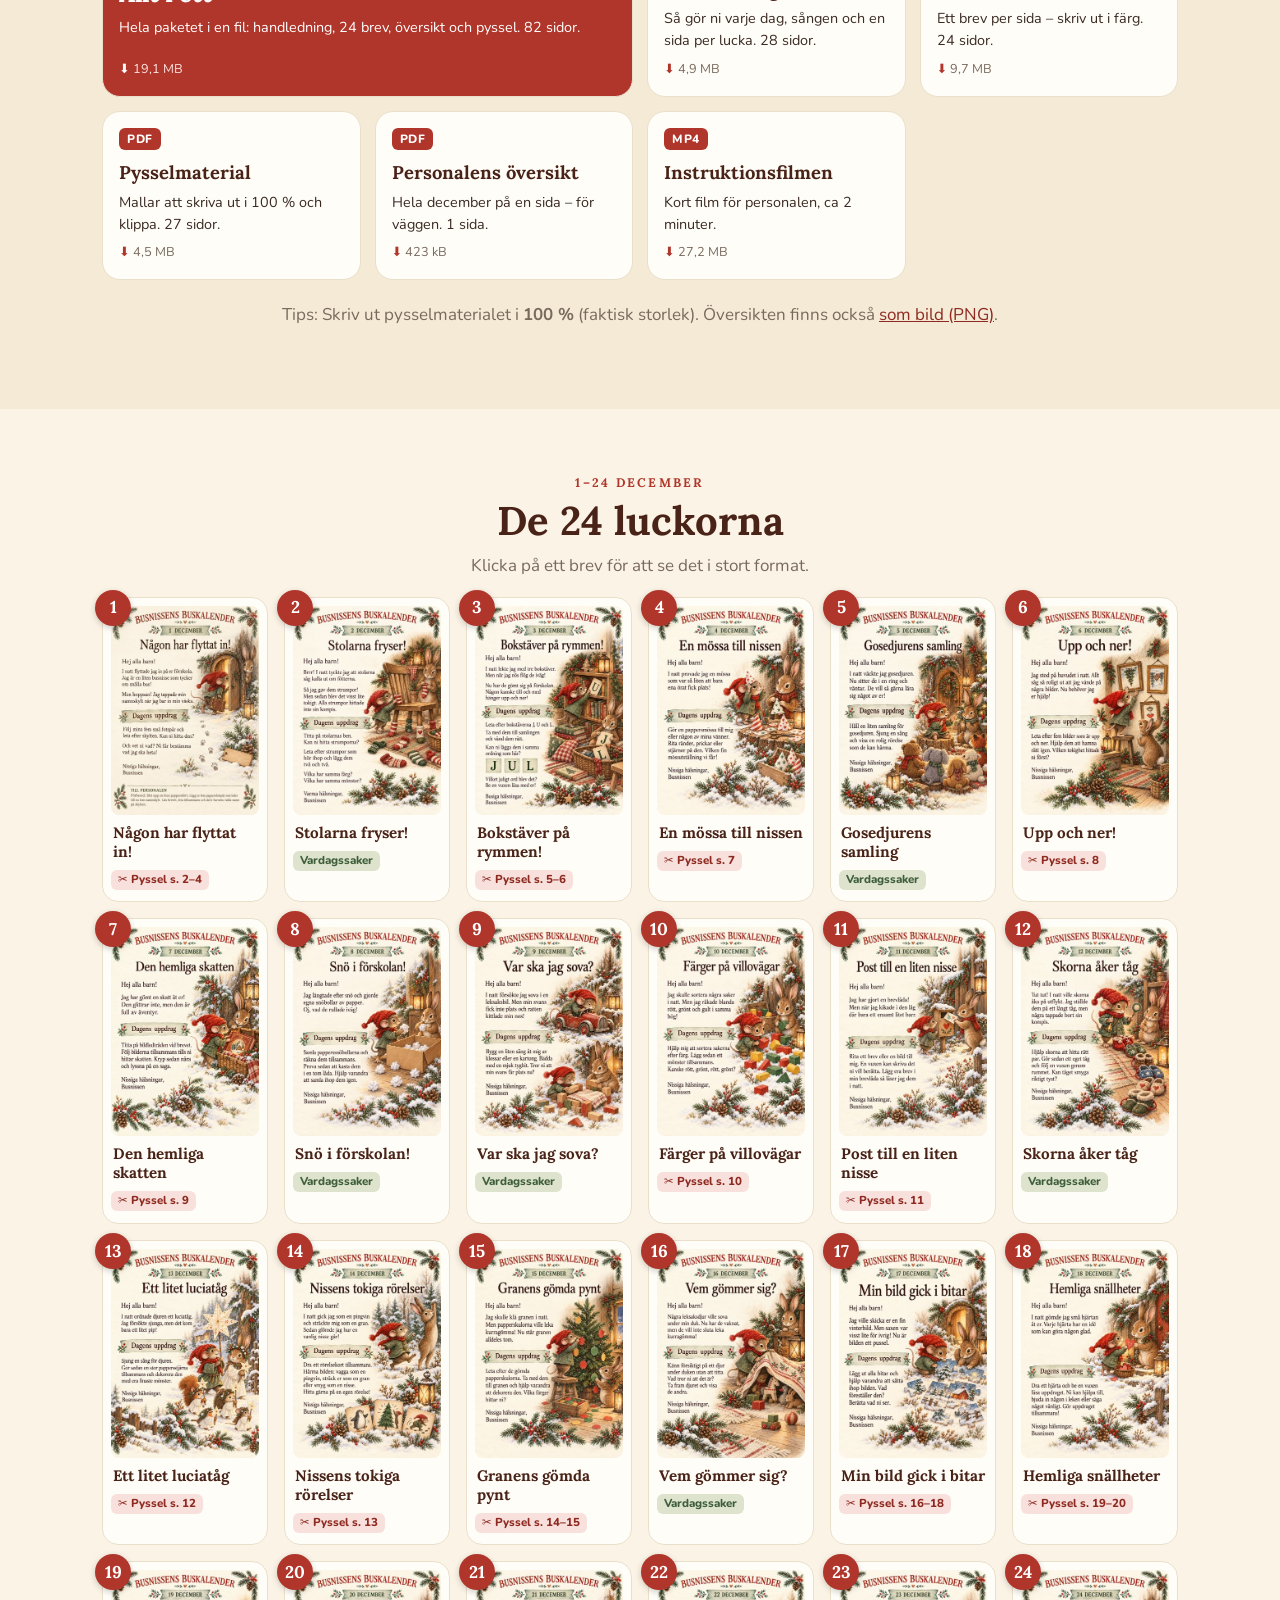
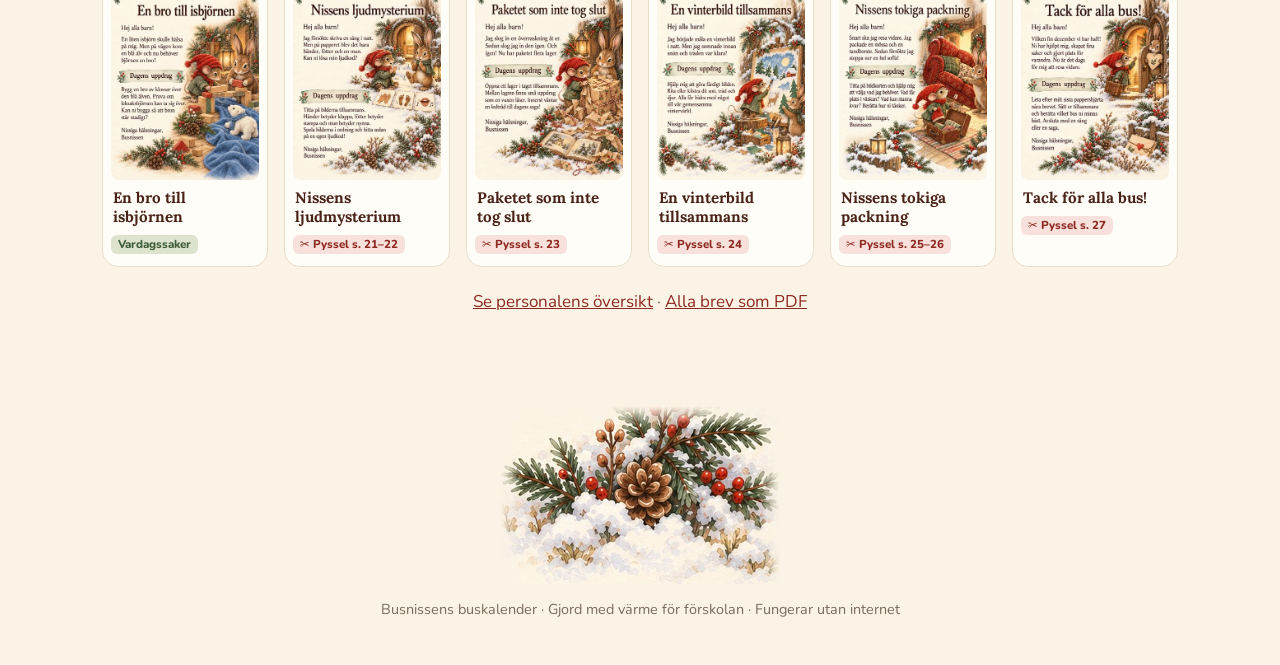
==== commit a5ae238c: "Ta bort bonuslåtar ur handledning och PDF" ====
--- a/live.html
+++ b/live.html
@@ -47,7 +47,8 @@
  <div class="wrap song">
   <div class="lyrics">
    <p class="kicker">Samlingssången</p><h2>Busnissen, var är du?</h2>
-   <audio controls preload="metadata" src="filer/samlingssang.mp3"></audio>
+   <div class="suno-embed" style="position:relative;width:100%;max-width:560px;aspect-ratio:16/10;margin:12px 0;border-radius:14px;overflow:hidden"><iframe src="https://suno.com/embed/1188d350-0189-4889-b659-e51fc00f87ff" title="Samlingssången – Busnissen" style="position:absolute;inset:0;width:100%;height:100%;border:0" allow="autoplay; encrypted-media" loading="lazy"></iframe></div>
+   <p><a class="btn suno-btn" href="https://suno.com/song/1188d350-0189-4889-b659-e51fc00f87ff" target="_blank" rel="noopener" style="display:inline-block;padding:14px 26px;border-radius:999px;background:#b3261e;color:#fff;font-weight:700;font-size:1.1rem;text-decoration:none">▶ Lyssna på Suno</a></p>
    <p class="ly">Busnissen, Busnissen, var är du?<br>Har du gjort nåt bus i natt igen nu?<br>Tripp trapp, tipp tapp, ett litet spår,<br>vi hjälps åt, och så vi går!</p>
    <p class="x2">Sjung två gånger</p>
    <p class="whisper">schhh … nu öppnar vi brevet</p>
@@ -60,7 +61,7 @@
 <section id="ladda-ner" class="sec alt">
  <div class="wrap">
   <p class="kicker">Allt material</p><h2>Ladda ner</h2>
-  <ul class="dls"><li class="dl big"><a href="filer/allt-i-ett.pdf" download><span class="ft">PDF</span><span class="dtt">Allt i ett</span><span class="dd">Hela paketet i en fil: handledning, 24 brev, översikt och pyssel. 82 sidor.</span><span class="sz">19,1 MB</span></a></li><li class="dl "><a href="filer/handledning.pdf" download><span class="ft">PDF</span><span class="dtt">Handledning</span><span class="dd">Så gör ni varje dag, sången och en sida per lucka. 28 sidor.</span><span class="sz">4,9 MB</span></a></li><li class="dl "><a href="filer/brev.pdf" download><span class="ft">PDF</span><span class="dtt">Busnissens 24 brev</span><span class="dd">Ett brev per sida – skriv ut i färg. 24 sidor.</span><span class="sz">9,7 MB</span></a></li><li class="dl "><a href="filer/pysselmaterial.pdf" download><span class="ft">PDF</span><span class="dtt">Pysselmaterial</span><span class="dd">Mallar att skriva ut i 100 % och klippa. 27 sidor.</span><span class="sz">4,5 MB</span></a></li><li class="dl "><a href="filer/personalens-oversikt.pdf" download><span class="ft">PDF</span><span class="dtt">Personalens översikt</span><span class="dd">Hela december på en sida – för väggen. 1 sida.</span><span class="sz">423 kB</span></a></li><li class="dl "><a href="filer/samlingssang.mp3" download><span class="ft">MP3</span><span class="dtt">Samlingssången</span><span class="dd">”Busnissen, Busnissen, var är du?”</span><span class="sz">1,3 MB</span></a></li><li class="dl "><a href="filer/instruktionsfilm.mp4" download><span class="ft">MP4</span><span class="dtt">Instruktionsfilmen</span><span class="dd">Kort film för personalen, ca 2 minuter.</span><span class="sz">27,2 MB</span></a></li></ul>
+  <ul class="dls"><li class="dl big"><a href="filer/allt-i-ett.pdf" download><span class="ft">PDF</span><span class="dtt">Allt i ett</span><span class="dd">Hela paketet i en fil: handledning, 24 brev, översikt och pyssel. 82 sidor.</span><span class="sz">19,1 MB</span></a></li><li class="dl "><a href="filer/handledning.pdf" download><span class="ft">PDF</span><span class="dtt">Handledning</span><span class="dd">Så gör ni varje dag, sången och en sida per lucka. 28 sidor.</span><span class="sz">4,9 MB</span></a></li><li class="dl "><a href="filer/brev.pdf" download><span class="ft">PDF</span><span class="dtt">Busnissens 24 brev</span><span class="dd">Ett brev per sida – skriv ut i färg. 24 sidor.</span><span class="sz">9,7 MB</span></a></li><li class="dl "><a href="filer/pysselmaterial.pdf" download><span class="ft">PDF</span><span class="dtt">Pysselmaterial</span><span class="dd">Mallar att skriva ut i 100 % och klippa. 27 sidor.</span><span class="sz">4,5 MB</span></a></li><li class="dl "><a href="filer/personalens-oversikt.pdf" download><span class="ft">PDF</span><span class="dtt">Personalens översikt</span><span class="dd">Hela december på en sida – för väggen. 1 sida.</span><span class="sz">423 kB</span></a></li><li class="dl "><a href="filer/instruktionsfilm.mp4" download><span class="ft">MP4</span><span class="dtt">Instruktionsfilmen</span><span class="dd">Kort film för personalen, ca 2 minuter.</span><span class="sz">27,2 MB</span></a></li></ul>
   <p class="note">Tips: Skriv ut pysselmaterialet i <b>100 %</b> (faktisk storlek). Översikten finns också <a href="filer/personalens-oversikt.png" download>som bild (PNG)</a>.</p>
  </div>
 </section>
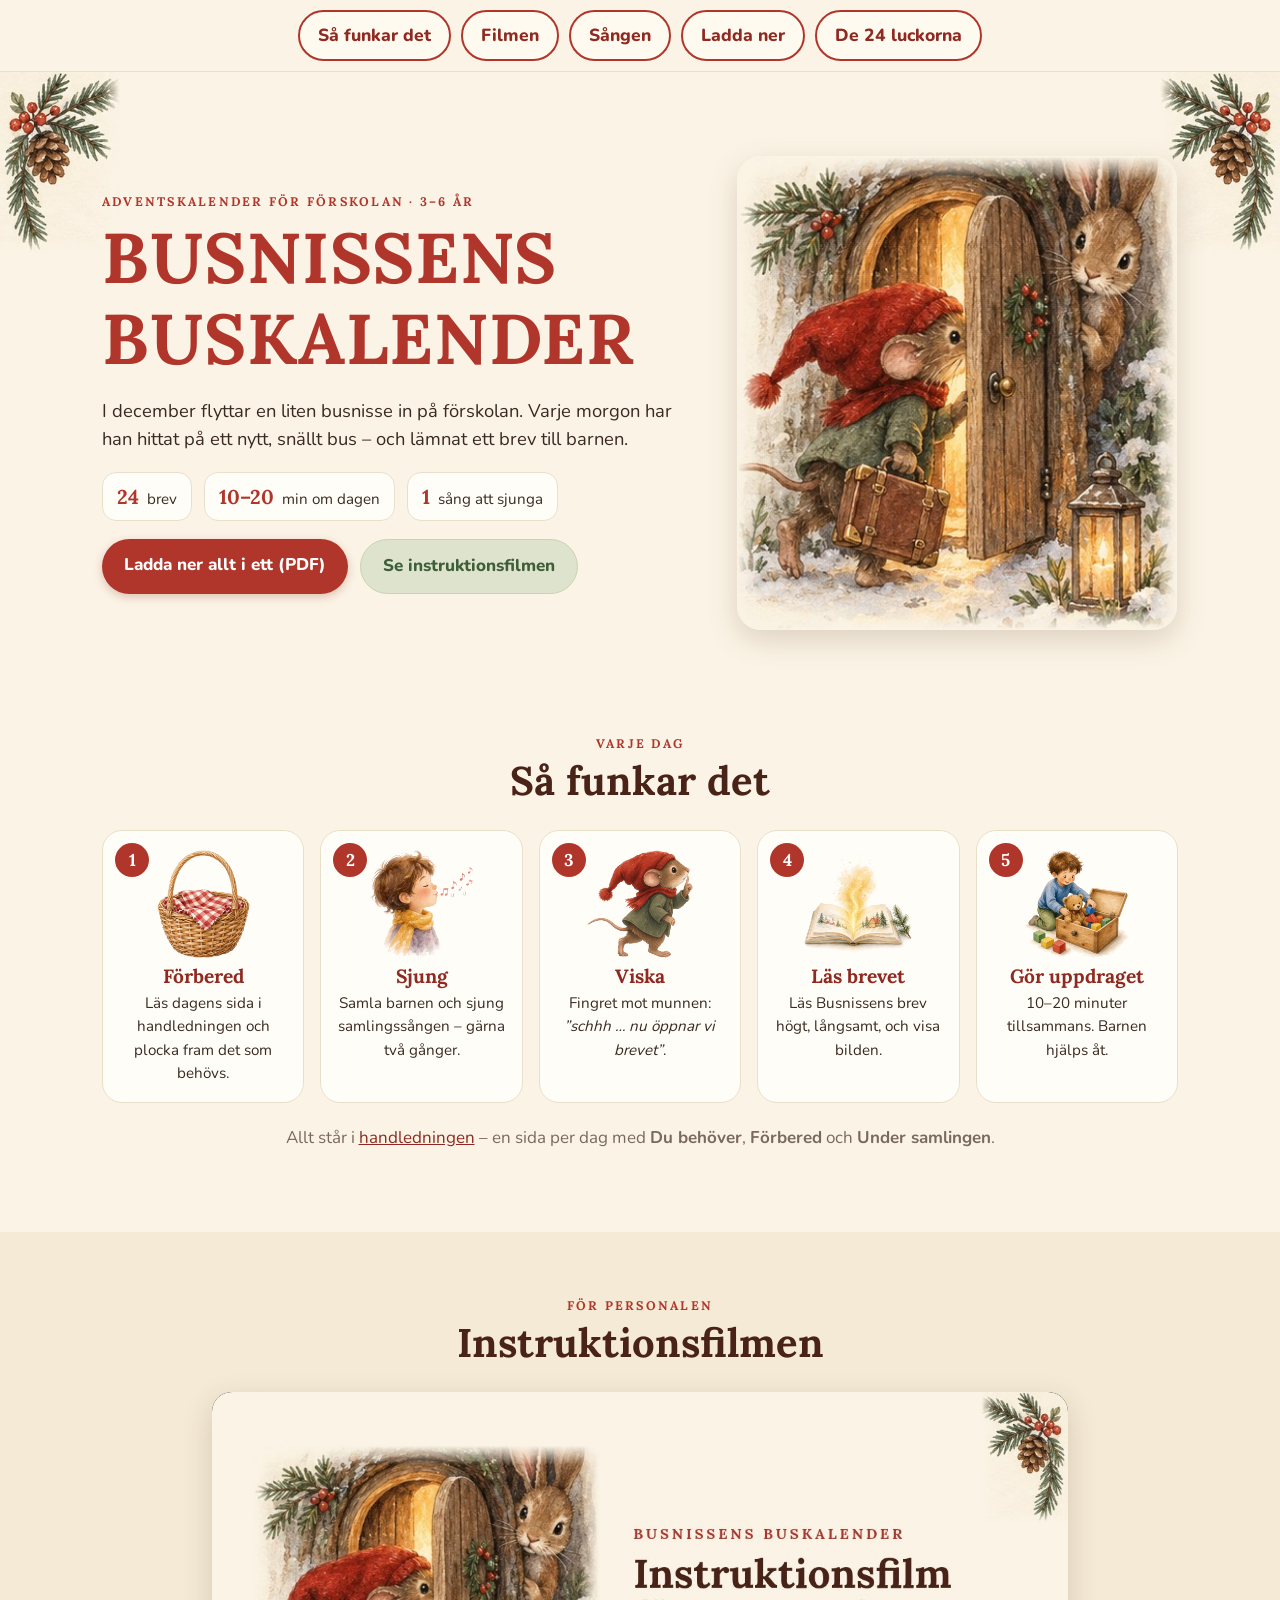
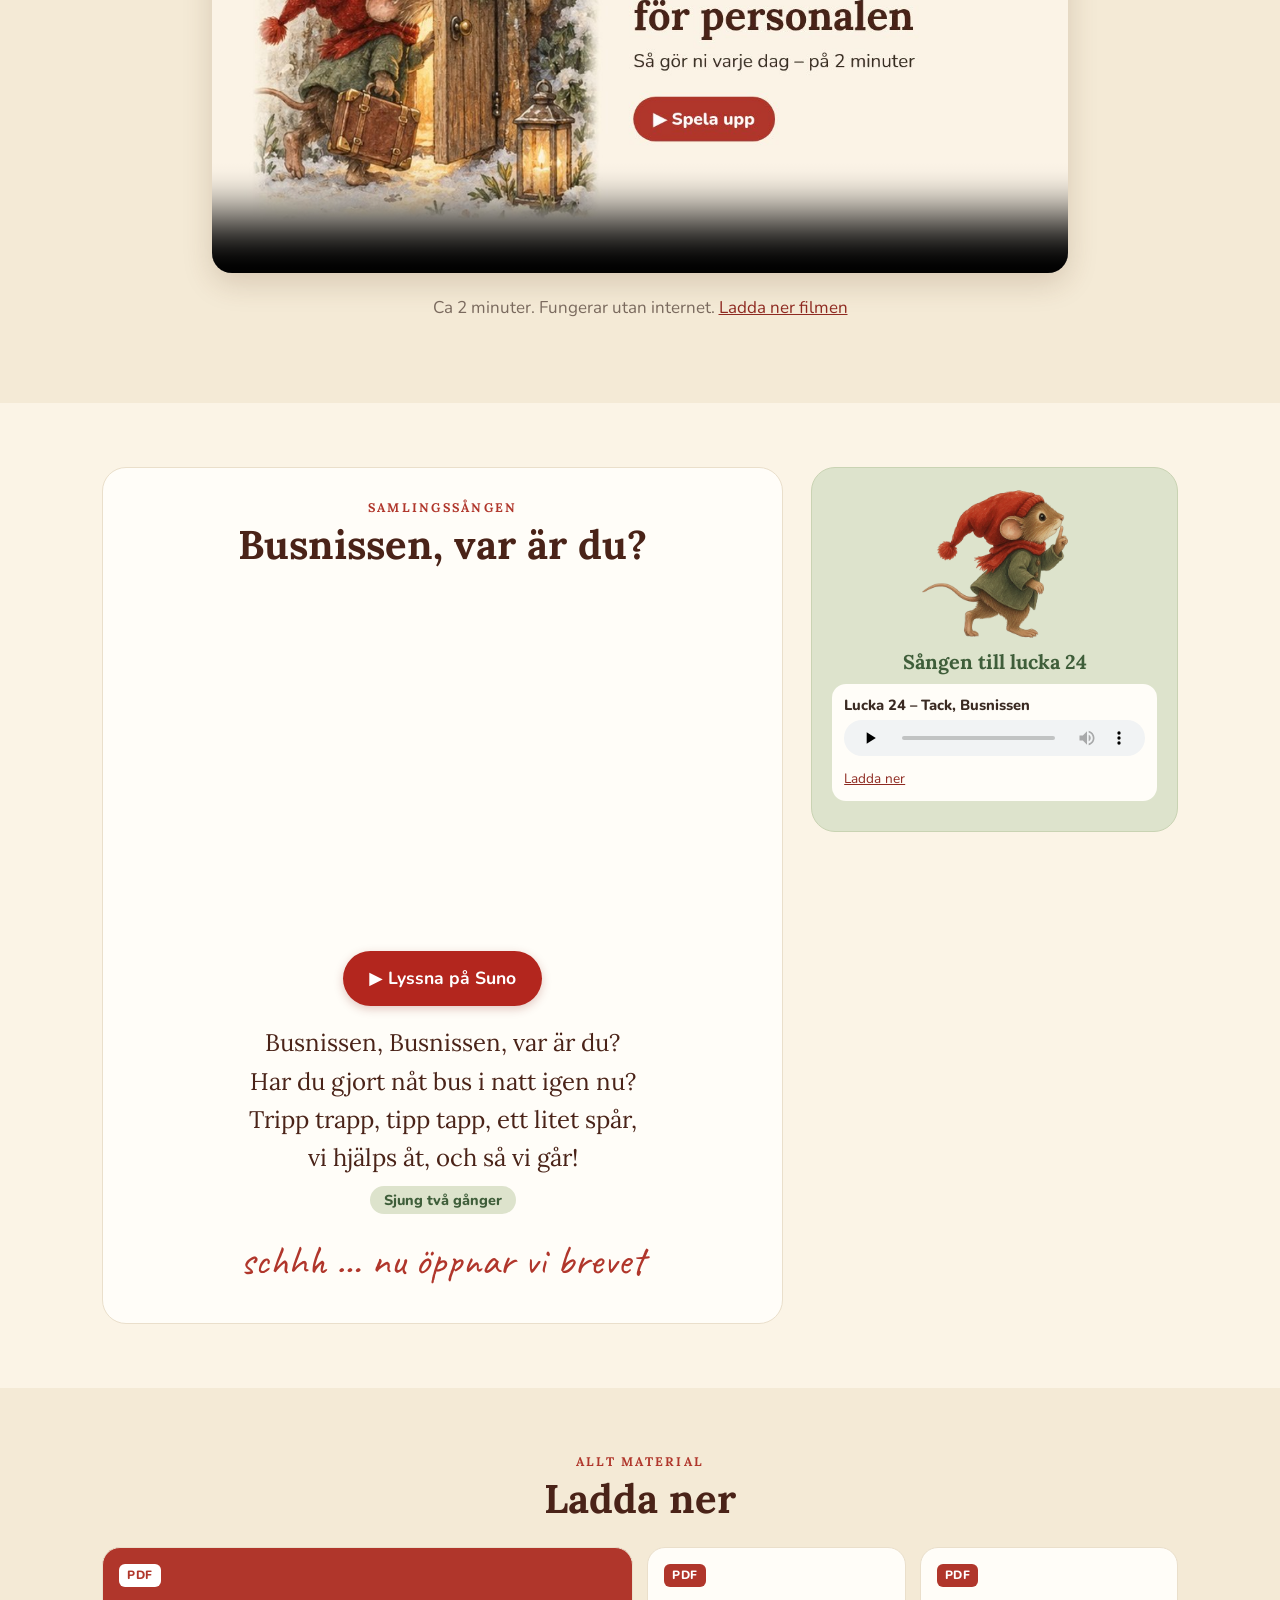
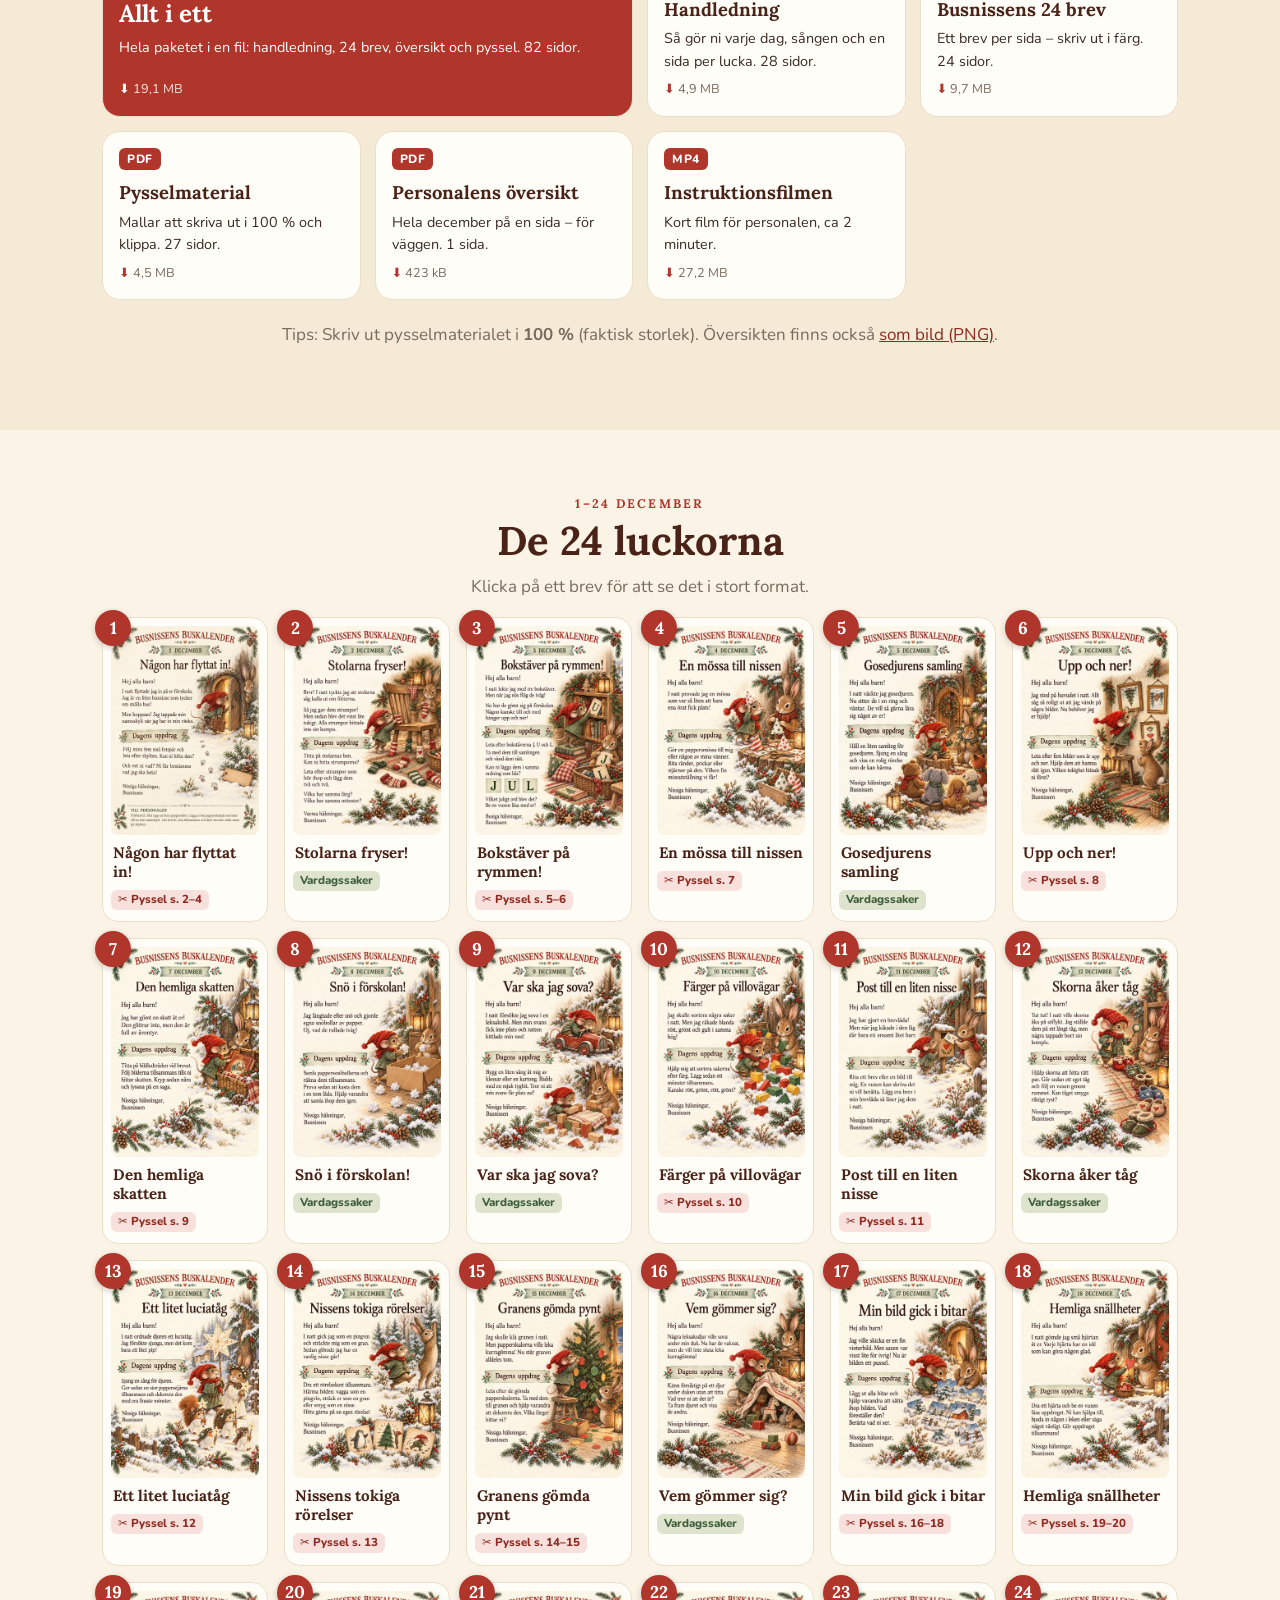
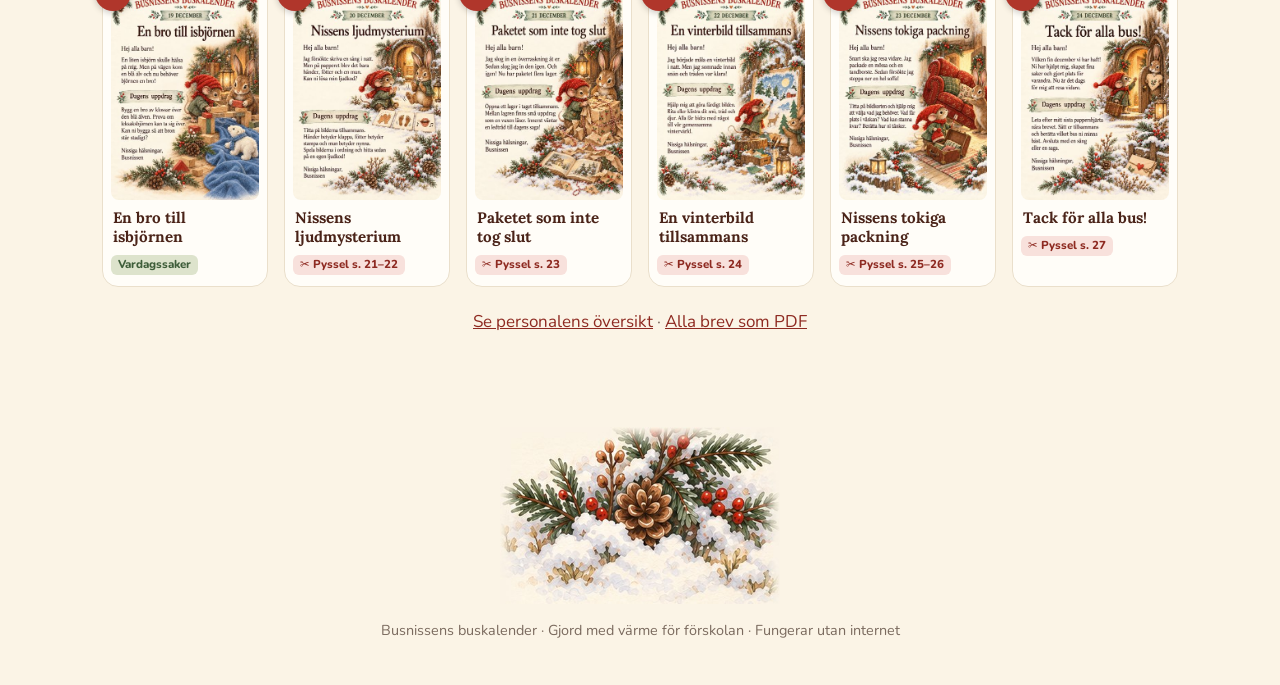
==== commit d2faaca6: "Räkna nedladdningar och uppspelningar med GoatCounter Sidvisningar och klick på filer skickas utan k" ====
--- a/live.html
+++ b/live.html
@@ -97,5 +97,6 @@
  document.addEventListener('keydown',function(e){if(!dlg.open)return; if(e.key==='ArrowRight')show(cur+1); if(e.key==='ArrowLeft')show(cur-1);});
 })();
 </script>
+<script src="assets/stats.js"></script>
 </body>
 </html>
--- a/assets/style.css
+++ b/assets/style.css
@@ -83,8 +83,22 @@
 dialog figure{margin:0}dialog img{display:block;max-height:76vh;width:auto;margin:0 auto;border-radius:8px}
 dialog figcaption{text-align:center;font-family:"Lora";font-weight:700;color:var(--brown);margin-top:8px}
 .x{position:absolute;top:6px;right:10px;border:none;background:var(--red);color:#fff;width:34px;height:34px;border-radius:50%;font-size:22px;line-height:1;cursor:pointer}
-.lbnav{display:flex;justify-content:space-between;align-items:center;margin-top:8px;gap:8px}
-.lbnav button{border:none;background:var(--sage);color:var(--green);font-weight:800;border-radius:999px;padding:8px 14px;cursor:pointer;font-family:inherit;font-size:.95rem}
 @media (max-width:980px){.steps{grid-template-columns:repeat(3,1fr)}.dls{grid-template-columns:repeat(2,1fr)}.days{grid-template-columns:repeat(4,1fr)}.song{grid-template-columns:1fr}}
 @media (max-width:720px){.hero-in{grid-template-columns:1fr}.himg{order:-1}.himg img{max-width:300px}.hero .c{width:90px}.htxt .kicker{text-align:center}.hero h1,.lead{text-align:center}.lead{margin:0 auto}.facts,.cta{justify-content:center}
- .steps{grid-template-columns:repeat(2,1fr)}.days{grid-template-columns:repeat(2,1fr);gap:14px}.dls{grid-template-columns:1fr}.dl.big{grid-column:auto}.sec{padding:44px 0}body{font-size:16px}.top nav{gap:2px 8px}.top a{font-size:.85rem}}
+ .steps{grid-template-columns:repeat(2,1fr)}.days{grid-template-columns:repeat(2,1fr);gap:14px}.dls{grid-template-columns:1fr}.dl.big{grid-column:auto}.sec{padding:44px 0}body{font-size:16px}}
+
+.lbnav{display:grid;grid-template-columns:1fr auto 1fr;align-items:center;gap:10px;margin-top:10px}
+.lbnav button,.lbnav .lbprint{height:44px;display:inline-flex;align-items:center;justify-content:center;border:none;border-radius:999px;padding:0 18px;font-family:inherit;font-weight:800;font-size:.95rem;white-space:nowrap;cursor:pointer;text-decoration:none;box-sizing:border-box}
+.lbnav button{background:var(--sage);color:var(--green);width:100%;max-width:170px}
+.lbnav .prev{justify-self:start}.lbnav .next{justify-self:end}
+.lbnav .lbprint{background:#b3261e;color:#fff}
+.lbsub{text-align:center;margin-top:8px;font-size:.85rem}
+@media (max-width:480px){.lbnav{grid-template-columns:1fr 1fr}.lbnav .lbprint{grid-column:1/-1;grid-row:1;width:100%}.lbnav button{max-width:none}}
+
+.top nav{gap:10px;padding:10px 16px}
+.top a{display:inline-flex;align-items:center;min-height:44px;box-sizing:border-box;padding:10px 18px;font-size:17.5px;font-weight:800;color:var(--red2);background:#fffaf0;border:2px solid var(--red);border-radius:999px;white-space:nowrap;transition:background .15s,color .15s}
+.top a:hover,.top a:focus-visible{background:var(--red);color:#fff;outline:none}
+.top a.active{background:var(--green);border-color:var(--green);color:#fff}
+@media (max-width:820px){.top nav{flex-wrap:nowrap;justify-content:safe center;overflow-x:auto;-webkit-overflow-scrolling:touch;scrollbar-width:none;gap:8px;padding:8px 12px}.top nav::-webkit-scrollbar{display:none}.top a{font-size:17px;padding:9px 16px;flex:0 0 auto}}
+@media (min-width:821px) and (max-width:1000px){.top a{padding:10px 14px}}
+section[id]{scroll-margin-top:76px}
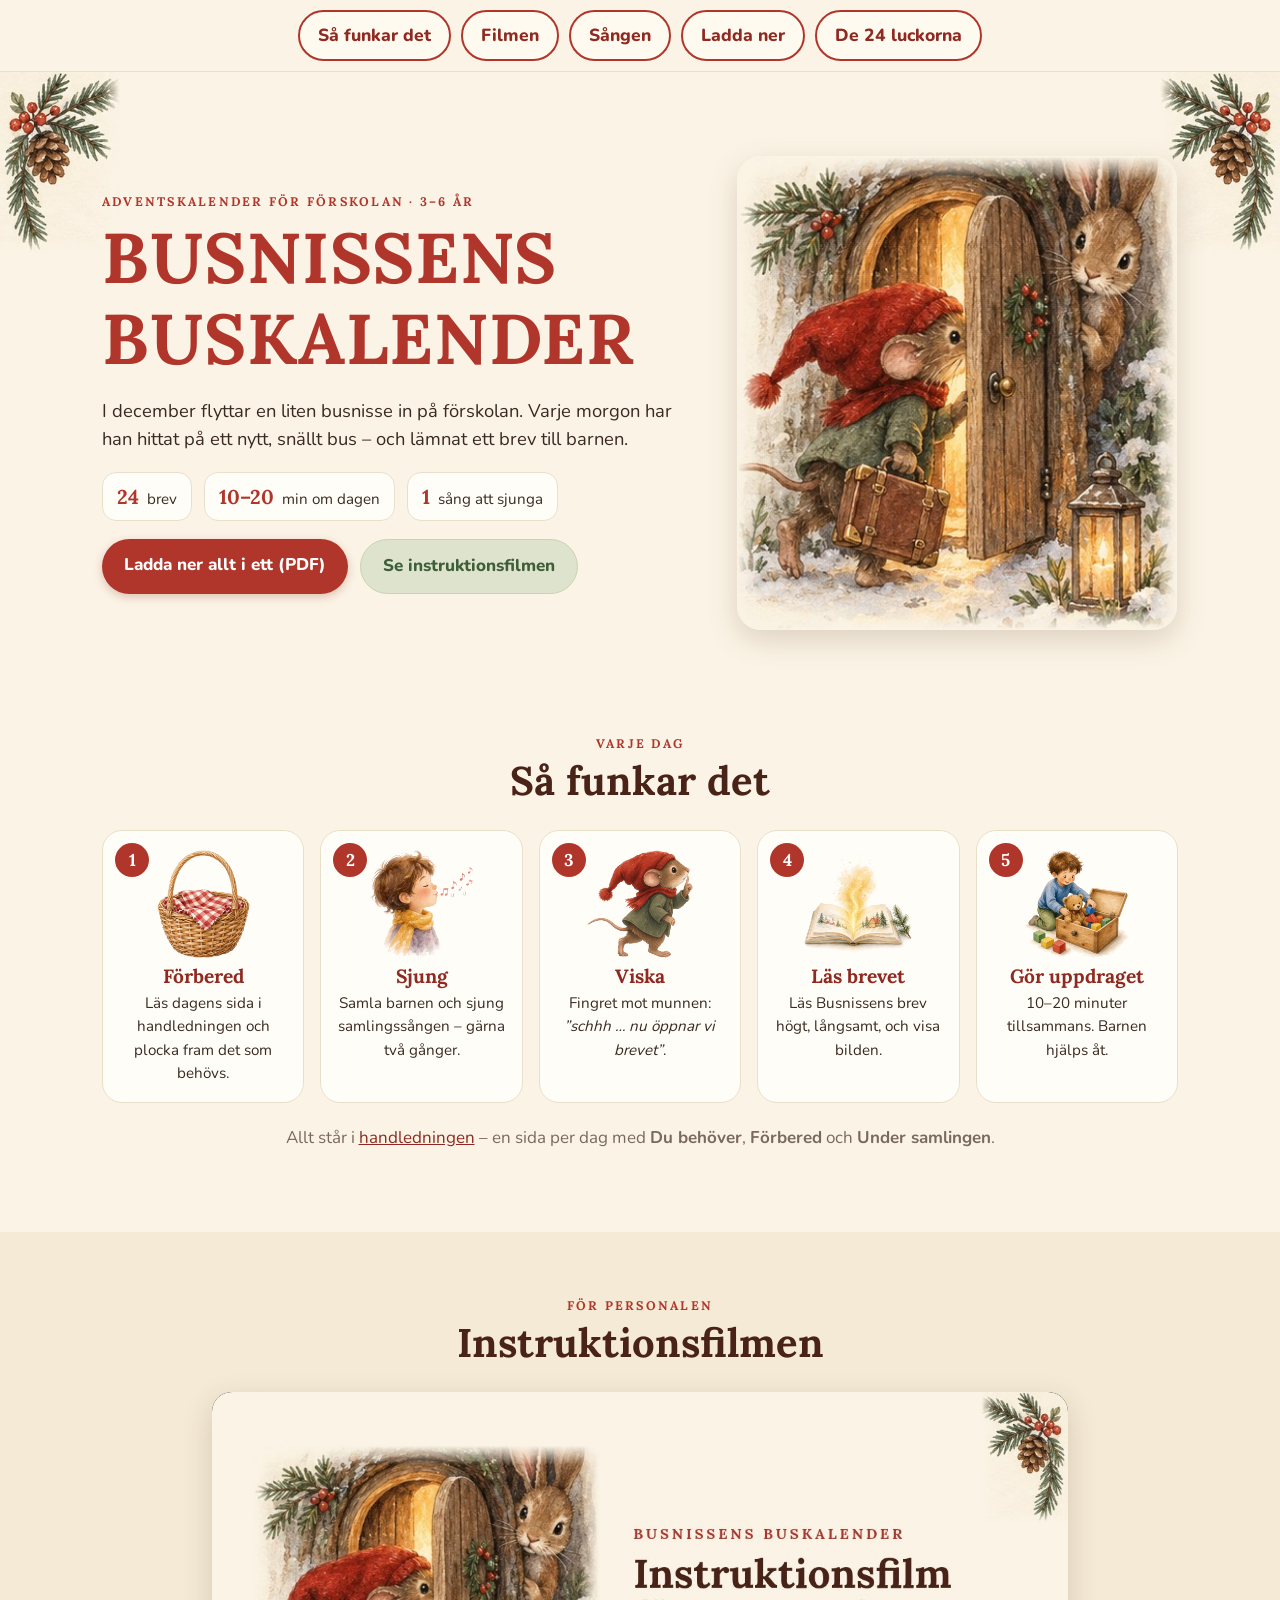
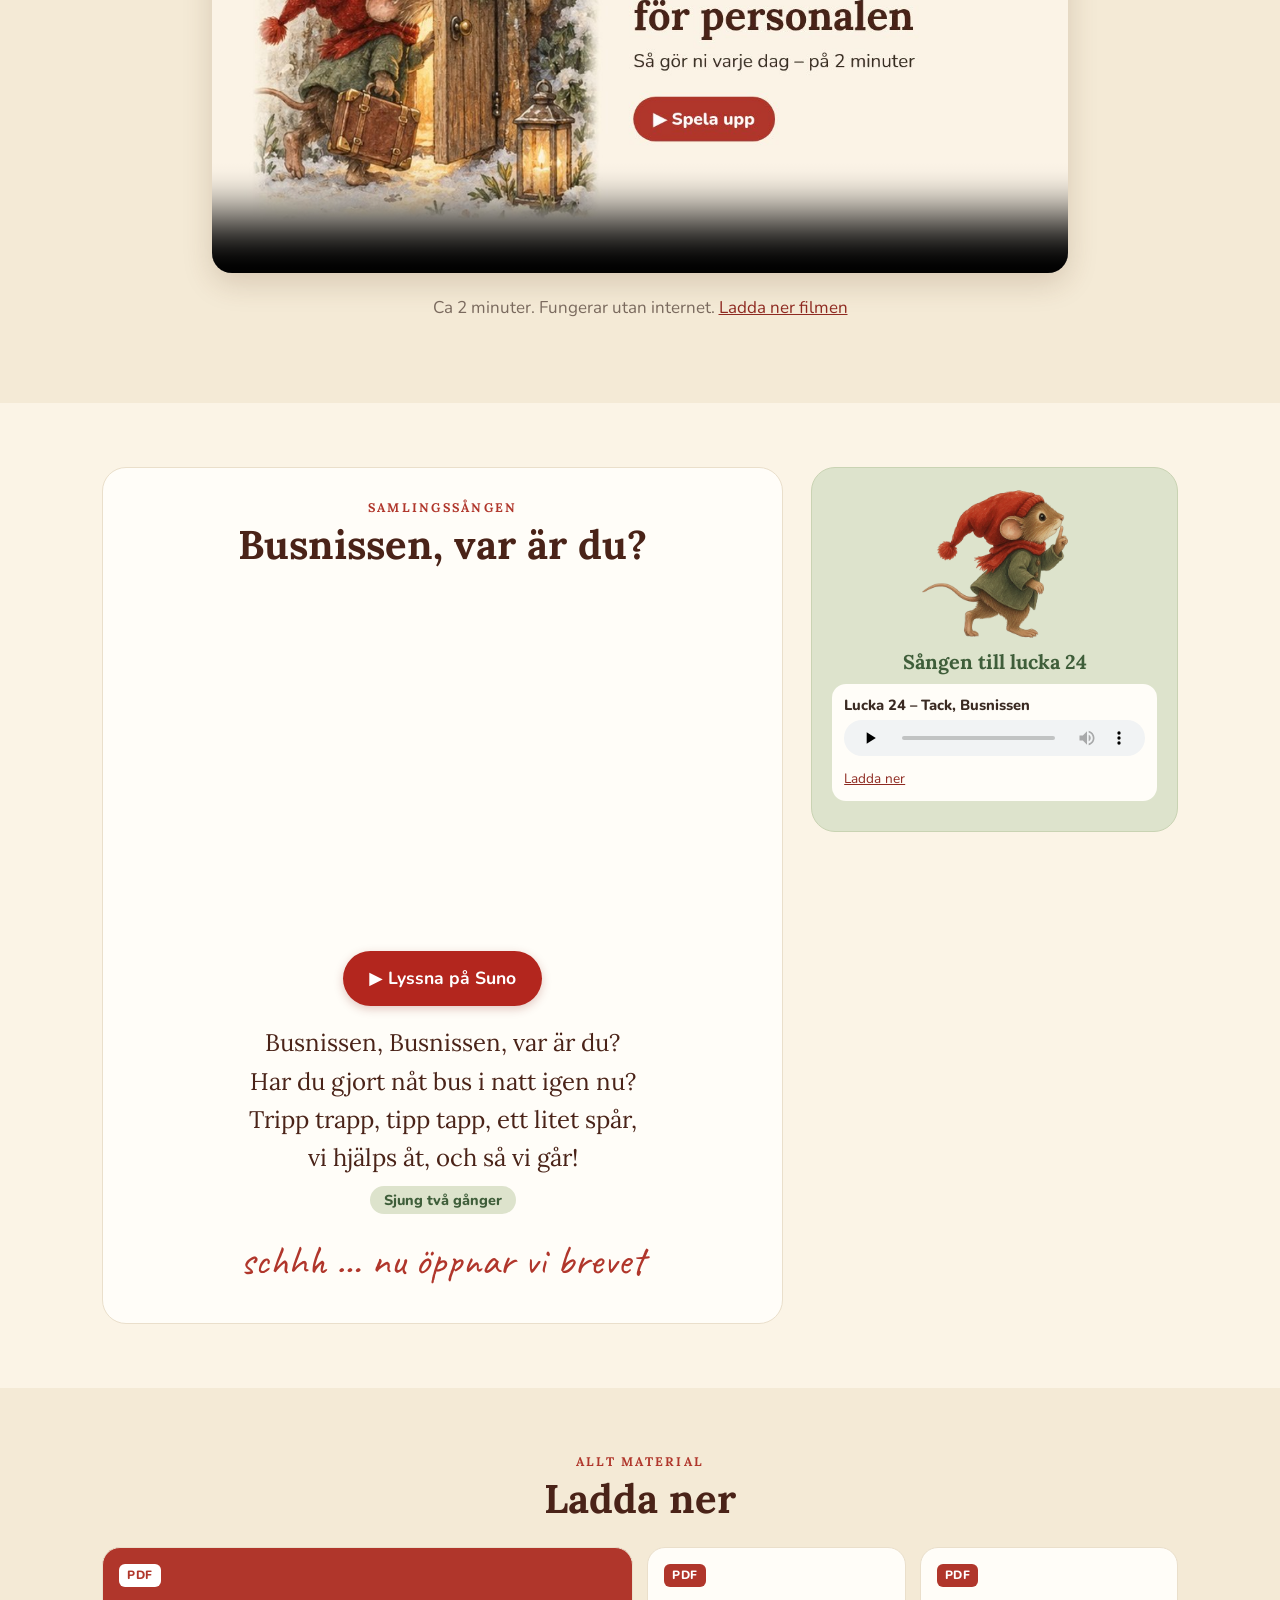
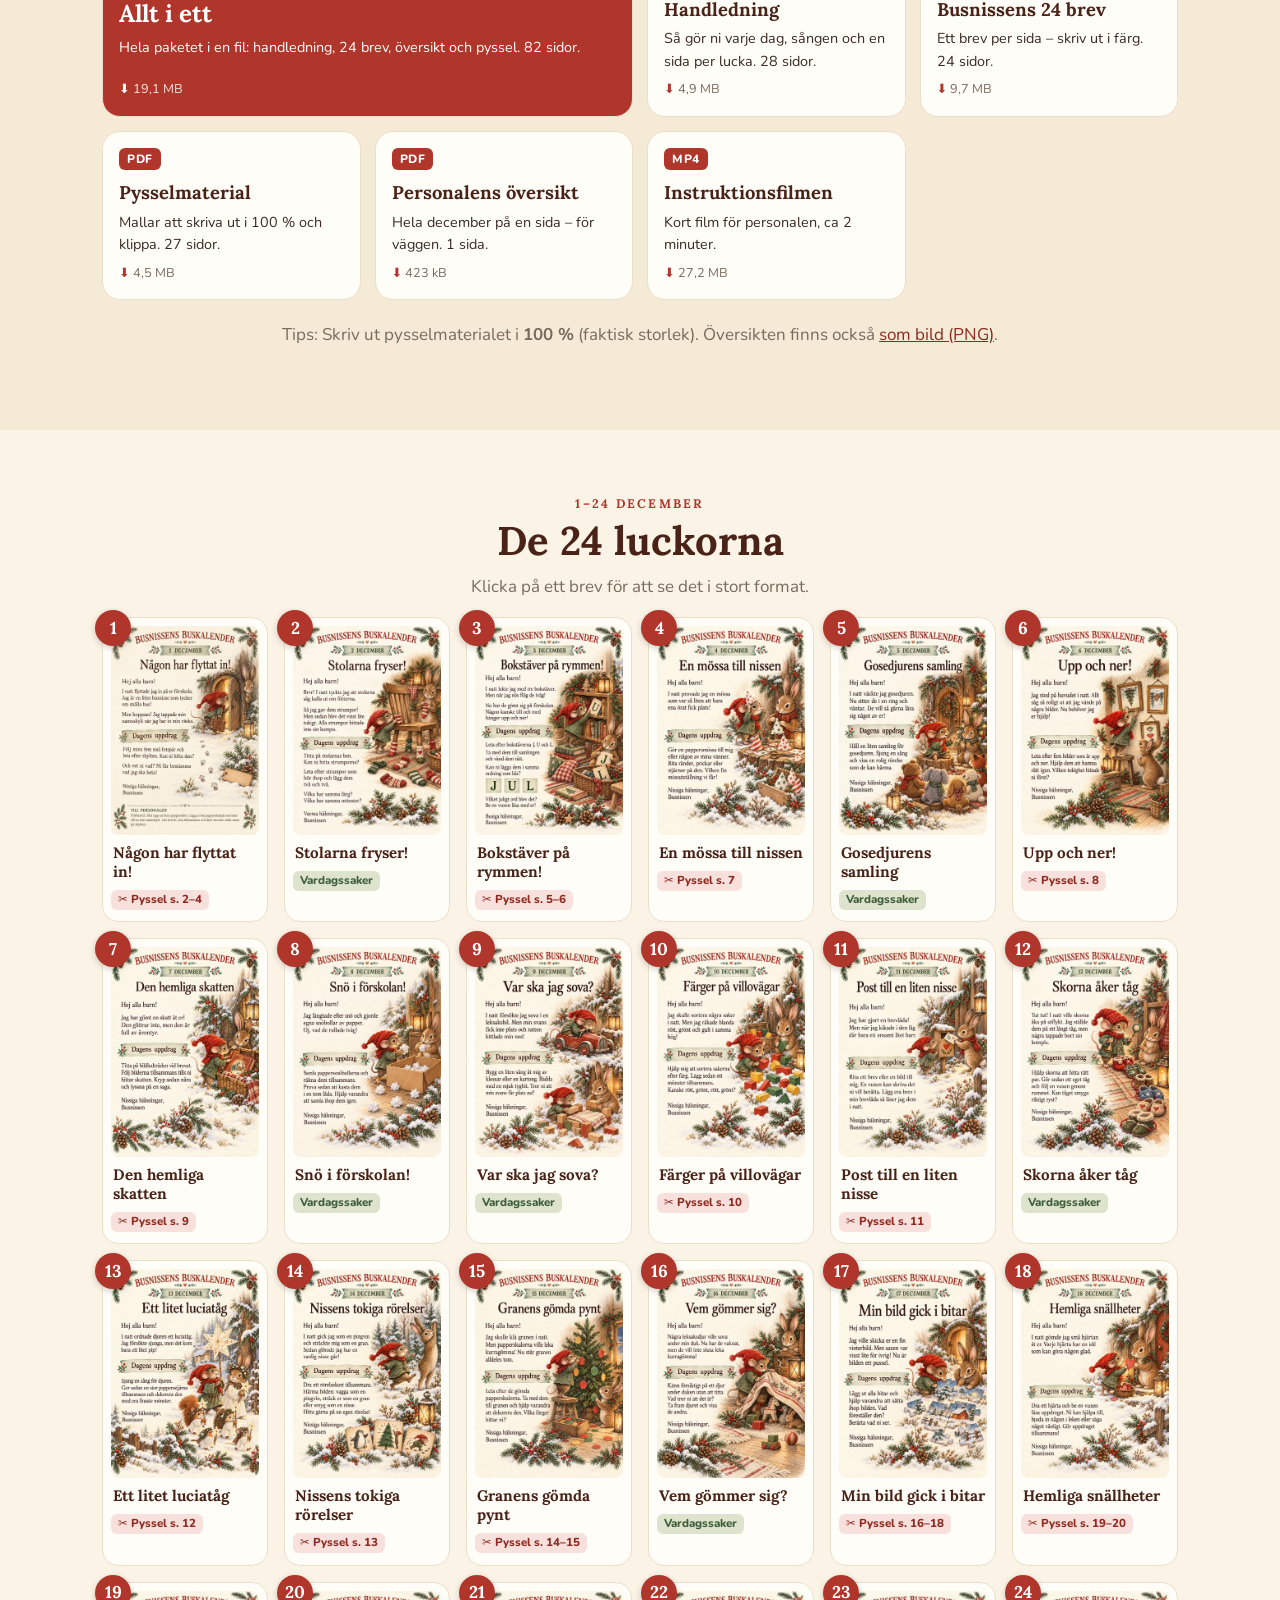
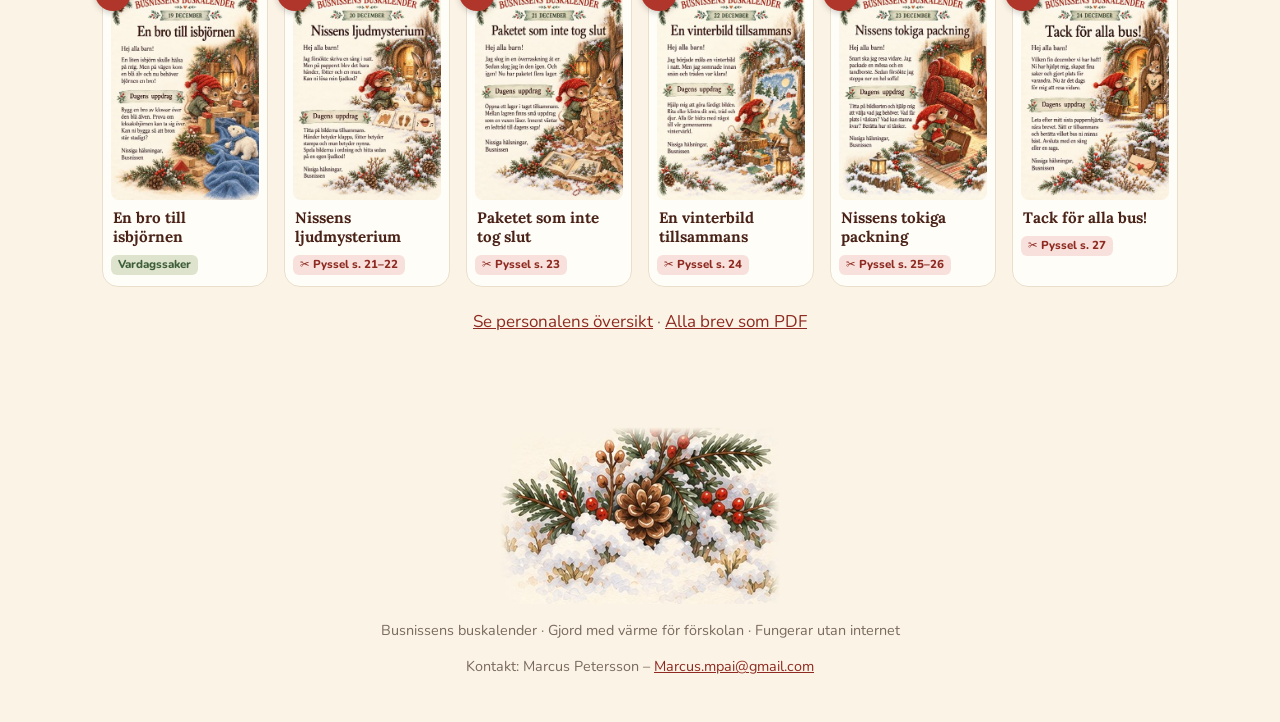
==== commit edd273a1: "Lägg till kontaktuppgift i sidfoten Kontaktadress efter den befintliga sidfotstexten på index, småba" ====
--- a/live.html
+++ b/live.html
@@ -76,7 +76,7 @@
 </section>
 </main>
 
-<footer class="foot"><img src="assets/img/garland.jpg" alt=""><p>Busnissens buskalender · Gjord med värme för förskolan · Fungerar utan internet</p></footer>
+<footer class="foot"><img src="assets/img/garland.jpg" alt=""><p>Busnissens buskalender · Gjord med värme för förskolan · Fungerar utan internet</p><p>Kontakt: Marcus Petersson – <a href="mailto:Marcus.mpai@gmail.com">Marcus.mpai@gmail.com</a></p></footer>
 
 <dialog id="lb" aria-label="Brev">
  <button class="x" type="button" aria-label="Stäng">×</button>
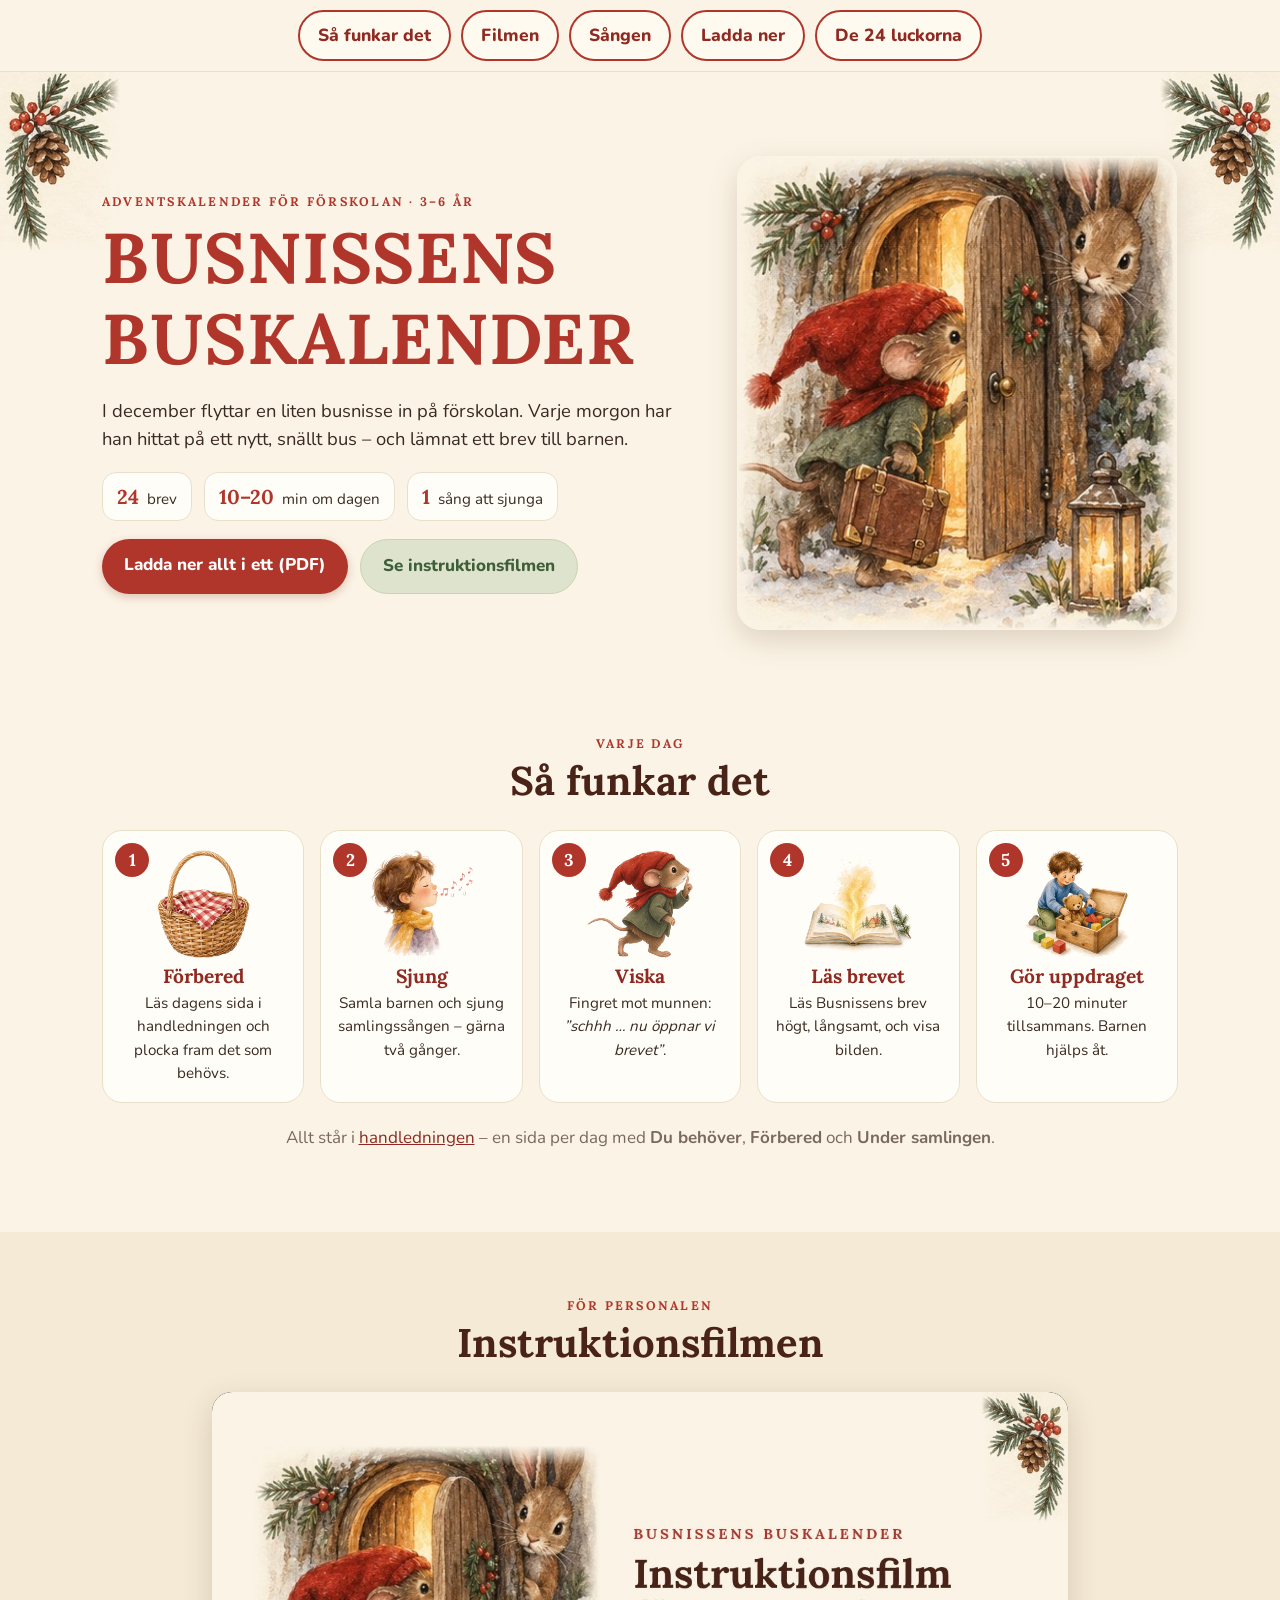
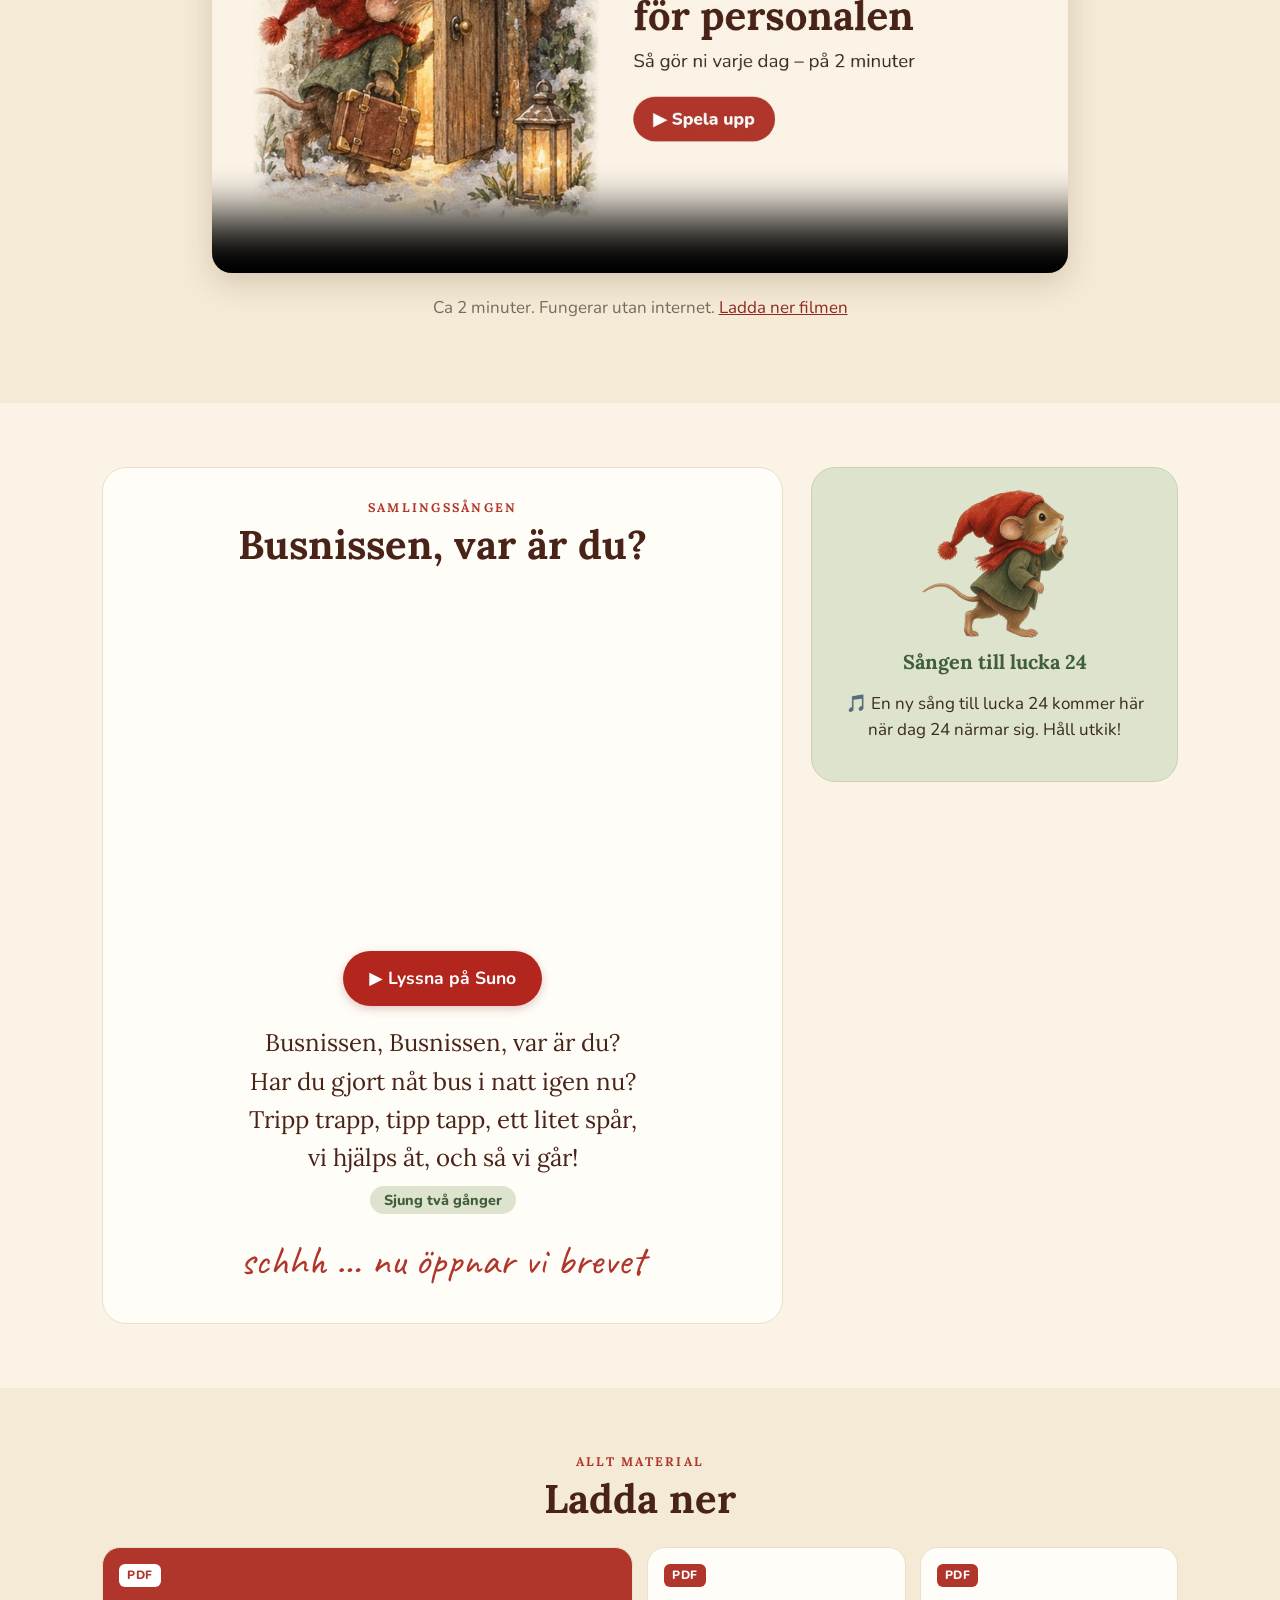
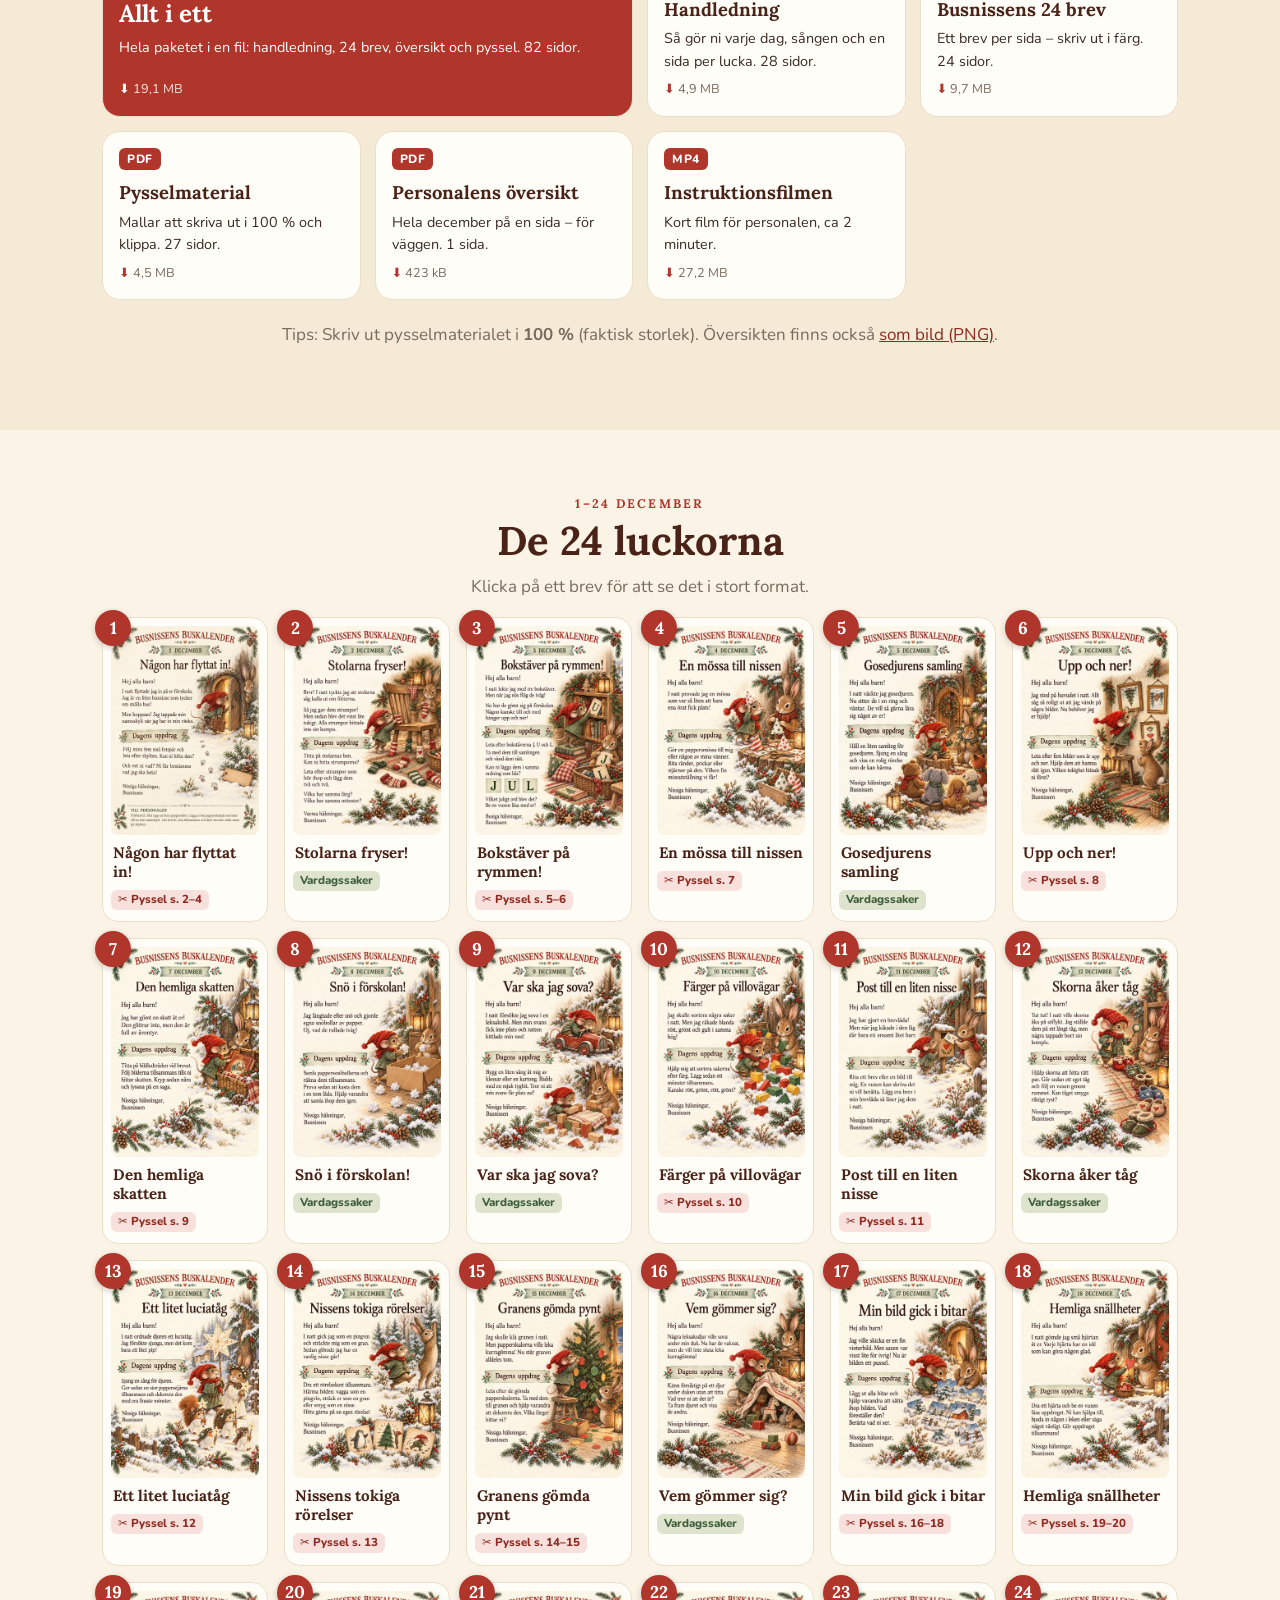
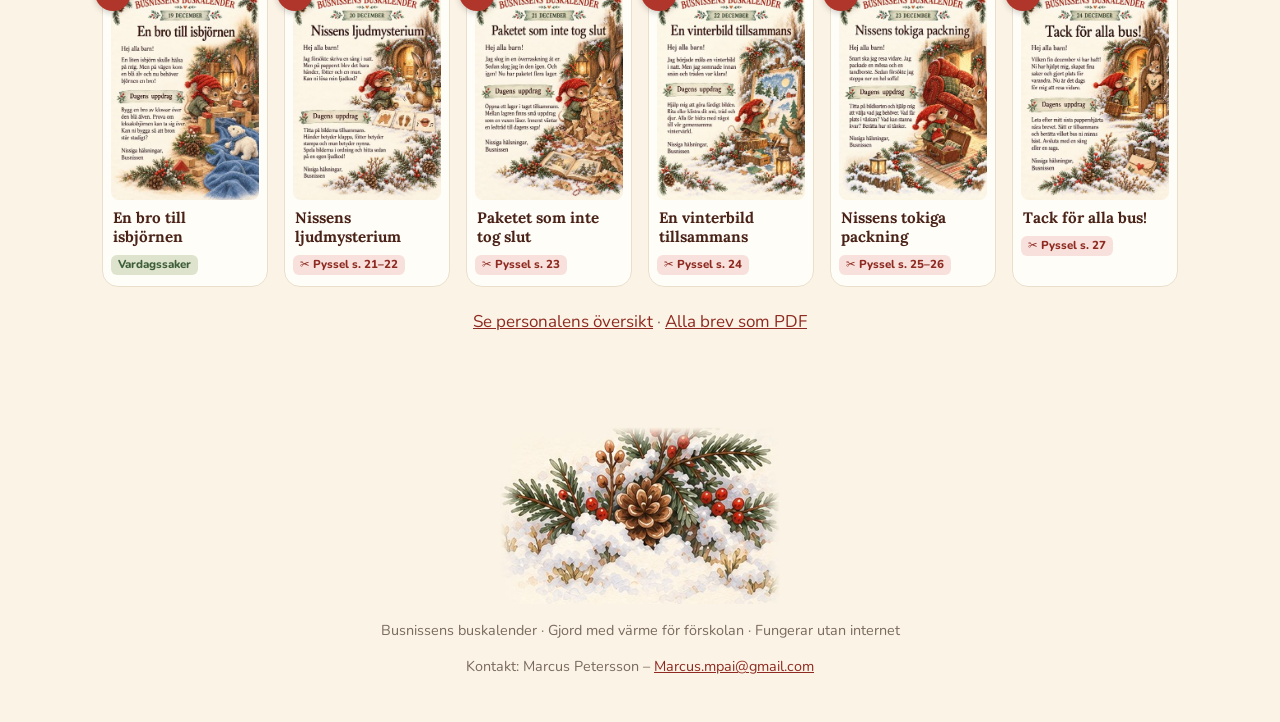
==== commit 2298fd39: "Lucka 24: ta bort gamla sången, ny sång kommer närmare dag 24" ====
--- a/live.html
+++ b/live.html
@@ -54,7 +54,7 @@
    <p class="whisper">schhh … nu öppnar vi brevet</p>
   </div>
   <div class="bonus"><img src="assets/ill/smyg.webp" alt="" width="220" height="220" loading="lazy">
-   <h3>Sången till lucka 24</h3><ul class="tracks"><li><span>Lucka 24 – Tack, Busnissen</span><audio controls preload="none" src="filer/bonus-lucka-24-tack-busnissen.mp3"></audio><a class="mini" href="filer/bonus-lucka-24-tack-busnissen.mp3" download>Ladda ner</a></li></ul></div>
+   <h3>Sången till lucka 24</h3><p>🎵 En ny sång till lucka 24 kommer här när dag 24 närmar sig. Håll utkik!</p></div>
  </div>
 </section>
 
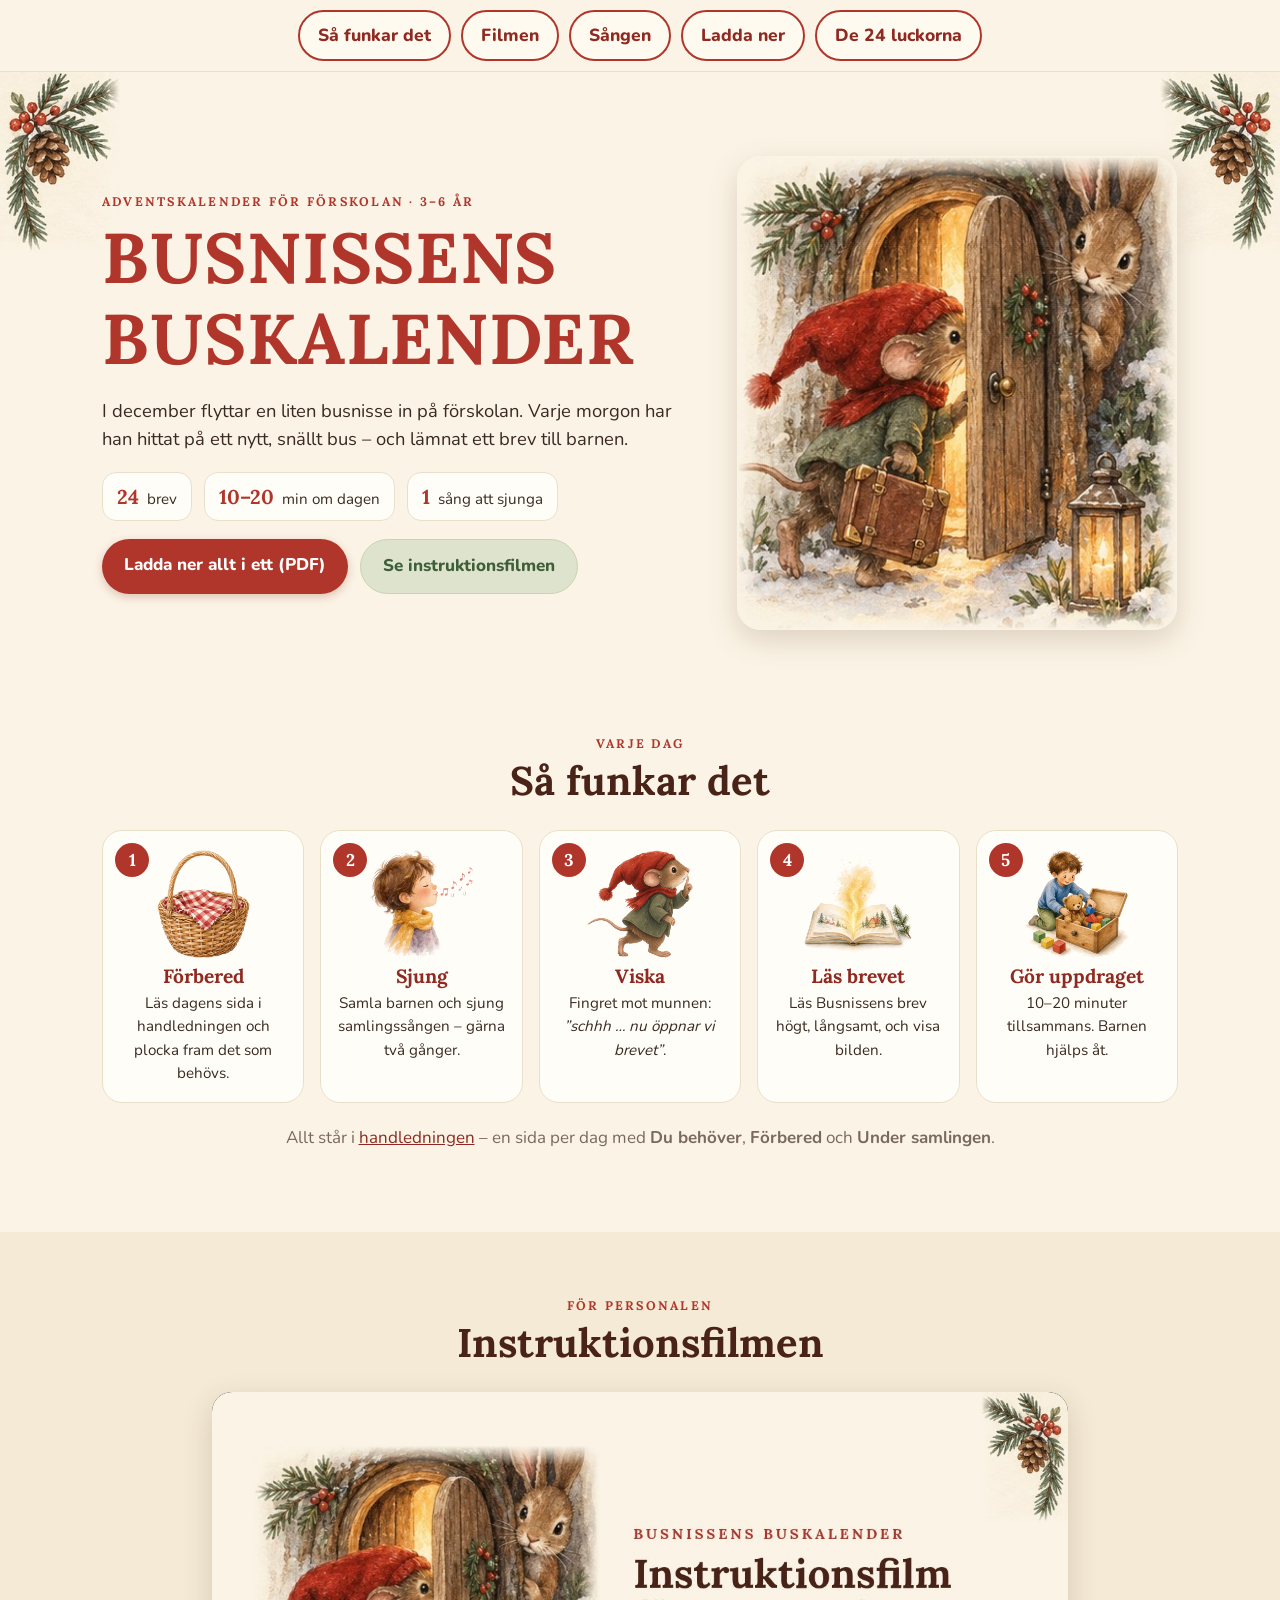
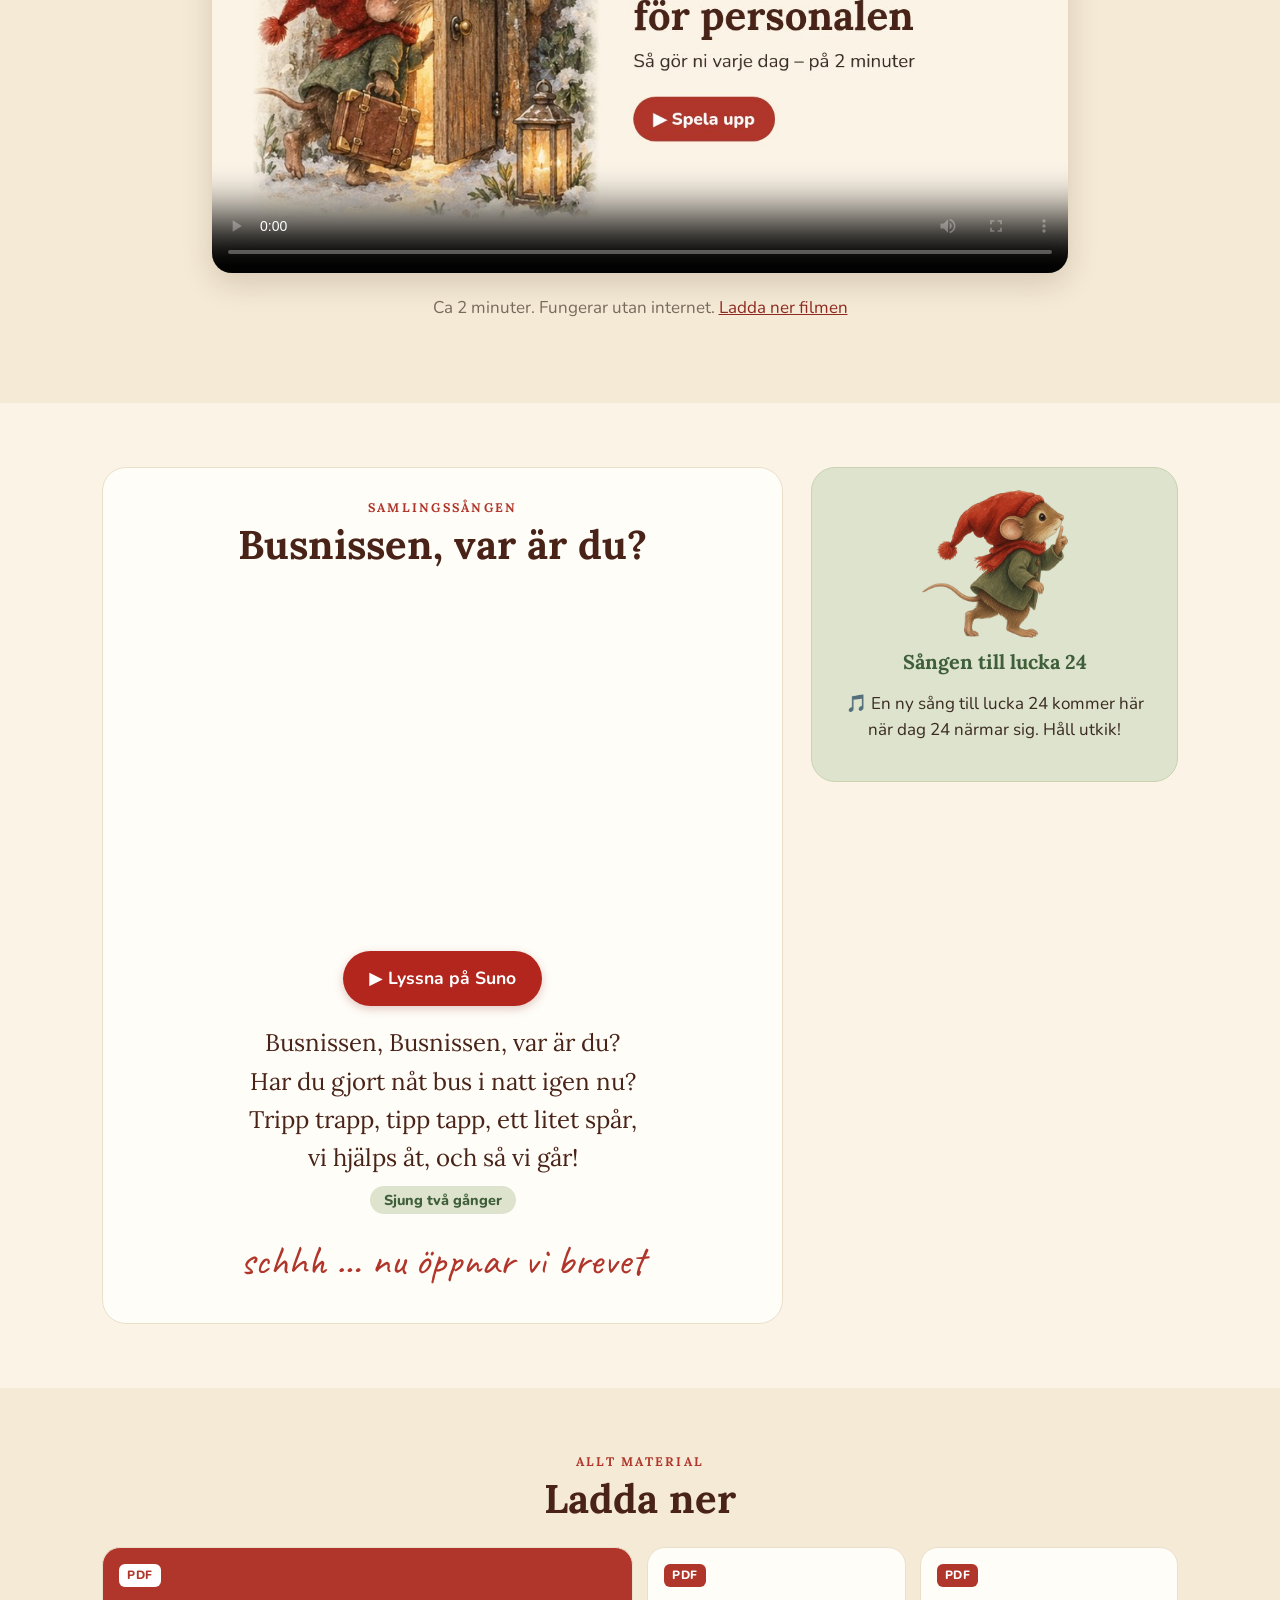
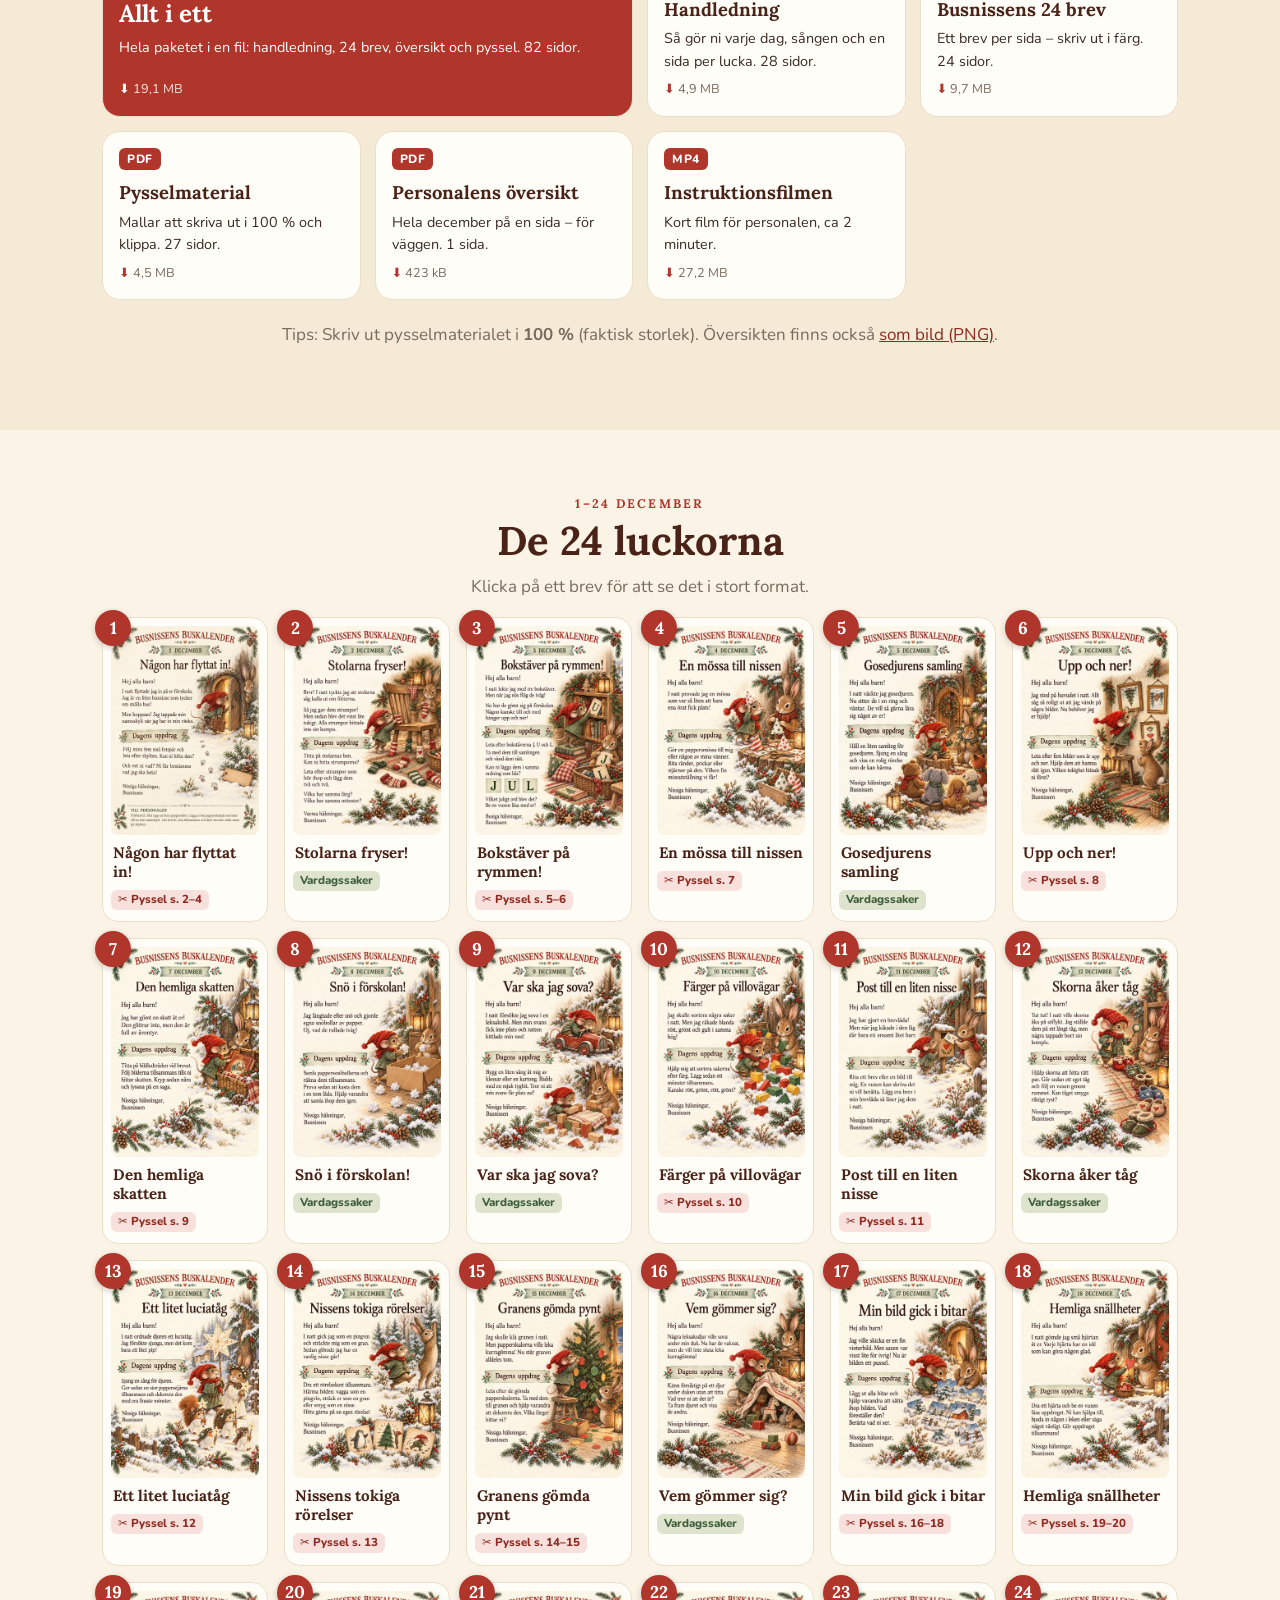
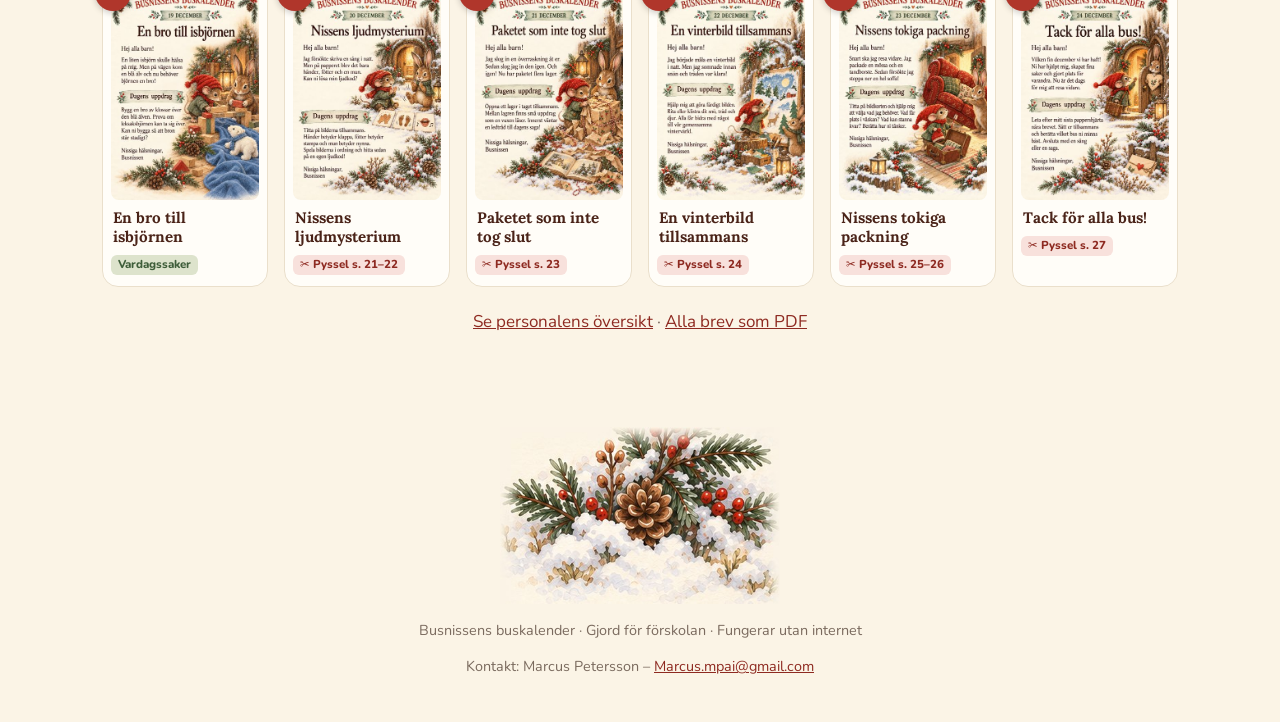
==== commit b8f84299: "Ändra sidfotstext till Gjord för förskolan" ====
--- a/live.html
+++ b/live.html
@@ -76,7 +76,7 @@
 </section>
 </main>
 
-<footer class="foot"><img src="assets/img/garland.jpg" alt=""><p>Busnissens buskalender · Gjord med värme för förskolan · Fungerar utan internet</p><p>Kontakt: Marcus Petersson – <a href="mailto:Marcus.mpai@gmail.com">Marcus.mpai@gmail.com</a></p></footer>
+<footer class="foot"><img src="assets/img/garland.jpg" alt=""><p>Busnissens buskalender · Gjord för förskolan · Fungerar utan internet</p><p>Kontakt: Marcus Petersson – <a href="mailto:Marcus.mpai@gmail.com">Marcus.mpai@gmail.com</a></p></footer>
 
 <dialog id="lb" aria-label="Brev">
  <button class="x" type="button" aria-label="Stäng">×</button>
